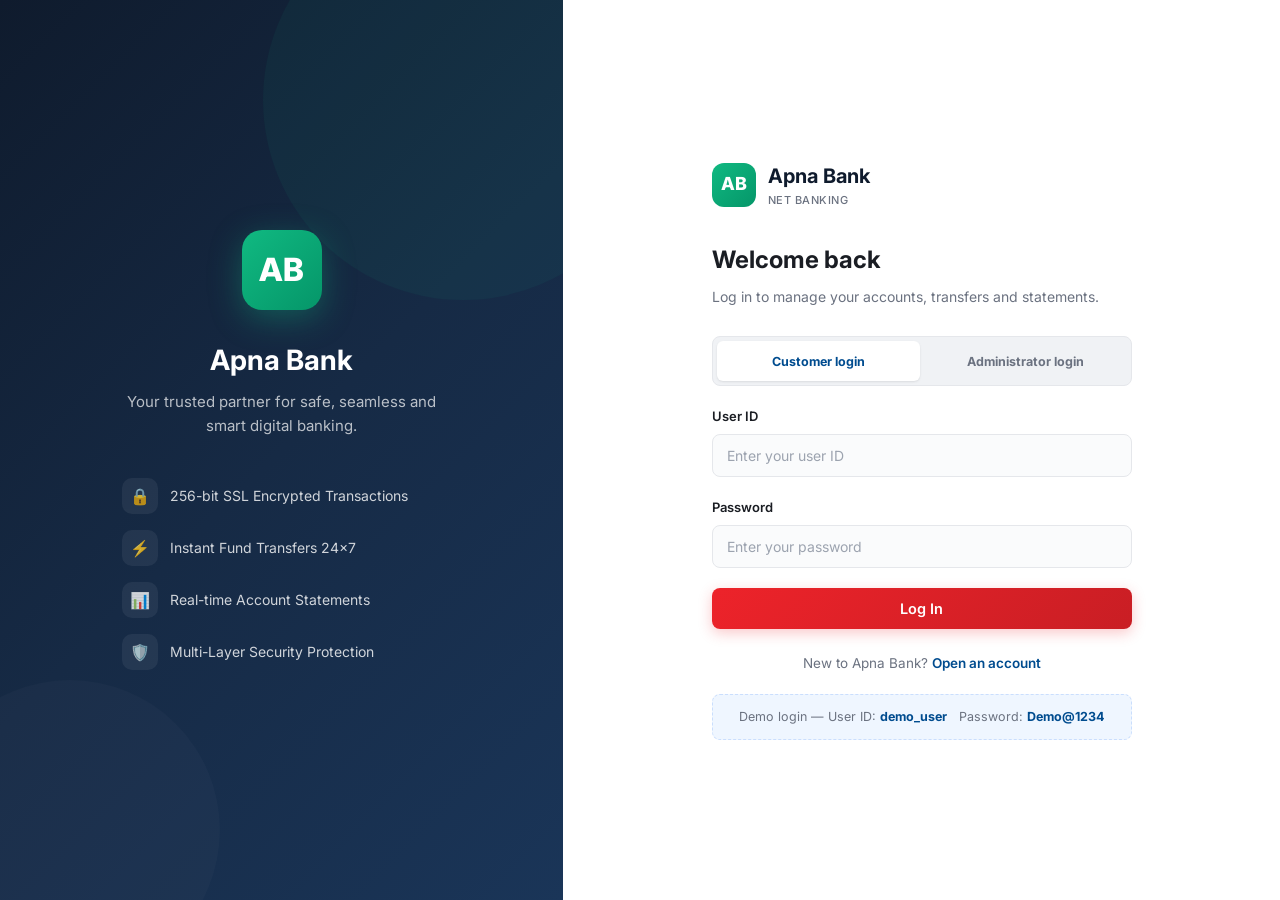
==== frontend/index.html @ 27e08991 "Initial commit" ====
<!DOCTYPE html>
<html lang="en">
<head>
  <meta charset="UTF-8" />
  <meta name="viewport" content="width=device-width, initial-scale=1.0" />
  <title>Log In — Apna Bank</title>
  <meta name="description" content="Securely log in to your Apna Bank Net Banking account to manage your finances." />
  <link rel="stylesheet" href="css/style.css" />
</head>
<body class="auth-page">

  <div class="auth-split">
    <!-- Left Brand Panel -->
    <div class="auth-brand-panel">
      <div class="auth-brand-content">
        <div class="auth-brand-logo">AB</div>
        <h2>Apna Bank</h2>
        <p class="tagline">Your trusted partner for safe, seamless and smart digital banking.</p>

        <ul class="auth-features">
          <li>
            <span class="feature-icon">🔒</span>
            <span>256-bit SSL Encrypted Transactions</span>
          </li>
          <li>
            <span class="feature-icon">⚡</span>
            <span>Instant Fund Transfers 24×7</span>
          </li>
          <li>
            <span class="feature-icon">📊</span>
            <span>Real-time Account Statements</span>
          </li>
          <li>
            <span class="feature-icon">🛡️</span>
            <span>Multi-Layer Security Protection</span>
          </li>
        </ul>
      </div>
    </div>

    <!-- Right Form Panel -->
    <div class="auth-form-panel">
      <div class="auth-card">
        <div class="auth-brand">
          <div class="mark">AB</div>
          <div>
            <div class="name">Apna Bank</div>
            <div class="tag">Net Banking</div>
          </div>
        </div>

        <h1>Welcome back</h1>
        <p class="lead">Log in to manage your accounts, transfers and statements.</p>

        <div class="login-mode" role="tablist" aria-label="Choose login type">
          <button type="button" class="active" id="customerLoginMode" role="tab" aria-selected="true">Customer login</button>
          <button type="button" id="adminLoginMode" role="tab" aria-selected="false">Administrator login</button>
        </div>

        <div id="loginAlert" class="alert"></div>

        <form id="loginForm">
          <div class="field">
            <label for="username">User ID</label>
            <input type="text" id="username" name="username" placeholder="Enter your user ID" required autocomplete="username" />
          </div>
          <div class="field">
            <label for="password">Password</label>
            <input type="password" id="password" name="password" placeholder="Enter your password" required autocomplete="current-password" />
          </div>
          <button type="submit" class="btn btn-primary" id="loginBtn">Log In</button>
        </form>

        <div class="auth-footer">
          New to Apna Bank? <a href="register.html">Open an account</a>
        </div>

        <div class="demo-hint">
          Demo login &mdash; User ID: <b>demo_user</b> &nbsp; Password: <b>Demo@1234</b>
        </div>
        <div class="demo-hint admin-demo-hint" id="adminDemoHint" hidden>
          Administrator demo &mdash; User ID: <b>bank_admin</b> &nbsp; Password: <b>Admin@1234</b>
        </div>
      </div>
    </div>
  </div>

  <script src="js/api.js"></script>
  <script src="js/login.js"></script>
</body>
</html>
---- frontend/css/style.css ----
/* =====================================================================
   Apna Bank — Modern Sidebar Dashboard Stylesheet
   Design: Dark sidebar + white content area + teal accents
   Inspired by modern fintech/banking dashboard UIs
   ===================================================================== */

@import url('https://fonts.googleapis.com/css2?family=Inter:wght@300;400;500;600;700;800&display=swap');

:root {
  /* Brand Colors */
  --primary:         #004C8F;
  --primary-dark:    #003A6E;
  --primary-light:   #0066BF;
  --accent:          #ED232A;
  --accent-dark:     #C91E24;
  --teal:            #10b981;
  --teal-dark:       #059669;

  /* Sidebar */
  --sidebar-bg:      #0f1b2d;
  --sidebar-hover:   rgba(255, 255, 255, 0.06);
  --sidebar-active:  #10b981;
  --sidebar-text:    #ffffff;
  --sidebar-width:   250px;

  /* Neutrals */
  --bg:              #f0f2f5;
  --bg-card:         #ffffff;
  --border:          #e5e7eb;
  --border-light:    #f3f4f6;
  --text:            #1a1d23;
  --text-secondary:  #6b7280;
  --text-light:      #9ca3af;

  /* Semantic */
  --success:         #10b981;
  --success-bg:      #ecfdf5;
  --danger:          #ef4444;
  --danger-bg:       #fef2f2;
  --warning:         #f59e0b;
  --info:            #3b82f6;
  --info-bg:         #eff6ff;

  /* Shape */
  --radius:          12px;
  --radius-sm:       8px;
  --radius-lg:       16px;
  --radius-xl:       20px;
  --shadow:          0 1px 3px rgba(0,0,0,0.06), 0 1px 2px rgba(0,0,0,0.04);
  --shadow-md:       0 4px 6px rgba(0,0,0,0.04), 0 2px 4px rgba(0,0,0,0.03);
  --shadow-lg:       0 10px 25px rgba(0,0,0,0.06);
  --font:            'Inter', -apple-system, BlinkMacSystemFont, 'Segoe UI', Roboto, sans-serif;
  --ease:            cubic-bezier(0.4, 0, 0.2, 1);
}

/* ======================= RESET ======================= */
*, *::before, *::after { box-sizing: border-box; margin: 0; padding: 0; }

html {
  scroll-behavior: smooth;
  -webkit-font-smoothing: antialiased;
  -moz-osx-font-smoothing: grayscale;
}

body {
  font-family: var(--font);
  background: var(--bg);
  color: var(--text);
  line-height: 1.6;
  min-height: 100vh;
}

a { color: inherit; text-decoration: none; transition: color 0.2s var(--ease); }
button { font-family: inherit; cursor: pointer; border: none; background: none; }
input, select, textarea { font-family: inherit; }
ul { list-style: none; }

/* ======================= APP LAYOUT ======================= */
.app-layout {
  display: flex;
  min-height: 100vh;
}

/* ======================= SIDEBAR ======================= */
.sidebar {
  width: var(--sidebar-width);
  background: var(--sidebar-bg);
  color: #fff;
  display: flex;
  flex-direction: column;
  position: fixed;
  top: 0;
  left: 0;
  bottom: 0;
  z-index: 200;
  overflow-y: auto;
  overflow-x: hidden;
  scrollbar-width: thin;
  scrollbar-color: rgba(255,255,255,0.1) transparent;
}

.sidebar::-webkit-scrollbar { width: 4px; }
.sidebar::-webkit-scrollbar-thumb { background: rgba(255,255,255,0.1); border-radius: 4px; }

/* Sidebar Logo */
.sidebar-logo {
  display: flex;
  align-items: center;
  gap: 12px;
  padding: 24px 20px 28px;
}

.sidebar-logo .logo-icon {
  width: 40px;
  height: 40px;
  background: linear-gradient(135deg, var(--teal), var(--teal-dark));
  border-radius: 12px;
  display: flex;
  align-items: center;
  justify-content: center;
  flex-shrink: 0;
}

.sidebar-logo .logo-icon svg {
  width: 22px;
  height: 22px;
  fill: #fff;
}

.sidebar-logo .logo-text {
  font-size: 18px;
  font-weight: 700;
  letter-spacing: -0.3px;
}

/* Sidebar Sections */
.sidebar-section {
  padding: 0 12px;
  margin-bottom: 8px;
}

.sidebar-label {
  font-size: 10.5px;
  font-weight: 600;
  text-transform: uppercase;
  letter-spacing: 1.2px;
  color: var(--sidebar-text);
  padding: 0 12px;
  margin-bottom: 8px;
}

/* Sidebar Nav Items */
.sidebar-nav {
  display: flex;
  flex-direction: column;
  gap: 2px;
}

.sidebar-nav a,
.sidebar-nav button.nav-item {
  display: flex;
  align-items: center;
  gap: 12px;
  padding: 10px 16px;
  border-radius: var(--radius-sm);
  font-size: 14px;
  font-weight: 500;
  color: #ffffff;
  transition: all 0.2s var(--ease);
  width: 100%;
  text-align: left;
}

.sidebar .sidebar-nav a,
.sidebar .sidebar-nav button.nav-item,
.sidebar .sidebar-nav a.active,
.sidebar .sidebar-nav a:hover,
.sidebar .sidebar-nav button.nav-item:hover {
  color: #fff;
}

.sidebar-nav a:hover,
.sidebar-nav button.nav-item:hover {
  background: var(--sidebar-hover);
  color: #fff;
}

.sidebar-nav a.active {
  background: var(--sidebar-active);
  color: #fff;
  font-weight: 600;
  box-shadow: 0 2px 8px rgba(16, 185, 129, 0.3);
}

.sidebar-nav .nav-icon {
  width: 20px;
  height: 20px;
  display: flex;
  align-items: center;
  justify-content: center;
  flex-shrink: 0;
  opacity: 0.85;
}

.sidebar-nav a.active .nav-icon {
  opacity: 1;
}

.sidebar-nav .nav-icon svg {
  width: 18px;
  height: 18px;
  stroke: currentColor;
  fill: none;
  stroke-width: 2;
  stroke-linecap: round;
  stroke-linejoin: round;
}

/* Sidebar Footer */
.sidebar-footer {
  margin-top: auto;
  padding: 20px;
  border-top: 1px solid rgba(255, 255, 255, 0.08);
}

.sidebar-helpline {
  font-size: 11.5px;
  color: var(--sidebar-text);
  line-height: 1.6;
}

.sidebar-helpline strong {
  color: #ffffff;
  font-weight: 600;
  display: block;
  font-size: 12px;
}

/* ======================= MAIN WRAPPER ======================= */
.main-wrapper {
  flex: 1;
  margin-left: var(--sidebar-width);
  display: flex;
  flex-direction: column;
  min-height: 100vh;
}

/* ======================= TOP HEADER ======================= */
.top-header {
  background: #fff;
  border-bottom: 1px solid var(--border);
  padding: 0 32px;
  height: 64px;
  display: flex;
  align-items: center;
  justify-content: space-between;
  position: sticky;
  top: 0;
  z-index: 100;
}

.header-search {
  position: relative;
  flex: 0 1 420px;
}

.header-search input {
  width: 100%;
  padding: 10px 16px 10px 42px;
  border: 1.5px solid var(--border);
  border-radius: 10px;
  font-size: 13.5px;
  color: var(--text);
  background: var(--bg);
  outline: none;
  transition: all 0.2s var(--ease);
}

.header-search input:focus {
  border-color: var(--primary);
  background: #fff;
  box-shadow: 0 0 0 3px rgba(0, 76, 143, 0.08);
}

.header-search input::placeholder {
  color: var(--text-light);
}

.header-search .search-icon {
  position: absolute;
  left: 14px;
  top: 50%;
  transform: translateY(-50%);
  color: var(--text-light);
}

.header-search .search-icon svg {
  width: 16px;
  height: 16px;
  stroke: currentColor;
  fill: none;
  stroke-width: 2;
}

.header-right {
  display: flex;
  align-items: center;
  gap: 8px;
}

.header-icon-btn {
  width: 40px;
  height: 40px;
  border-radius: 10px;
  display: flex;
  align-items: center;
  justify-content: center;
  color: var(--text-secondary);
  transition: all 0.2s var(--ease);
}

.header-icon-btn:hover {
  background: var(--bg);
  color: var(--text);
}

.header-icon-btn svg {
  width: 20px;
  height: 20px;
  stroke: currentColor;
  fill: none;
  stroke-width: 2;
  stroke-linecap: round;
  stroke-linejoin: round;
}

.header-user {
  display: flex;
  align-items: center;
  gap: 10px;
  margin-left: 8px;
  padding-left: 16px;
  border-left: 1px solid var(--border);
}

.header-avatar {
  width: 38px;
  height: 38px;
  border-radius: 50%;
  background: linear-gradient(135deg, var(--primary), var(--primary-light));
  color: #fff;
  display: flex;
  align-items: center;
  justify-content: center;
  font-size: 14px;
  font-weight: 700;
}

.header-user-info {
  line-height: 1.3;
}

.header-user-name {
  font-size: 13.5px;
  font-weight: 600;
  color: var(--text);
}

.header-user-role {
  font-size: 11px;
  color: var(--text-light);
  font-weight: 500;
}

/* ======================= MAIN CONTENT ======================= */
.main-content {
  flex: 1;
  padding: 28px 32px 40px;
}

/* ======================= PAGE HEADER (Greeting) ======================= */
.page-header {
  display: flex;
  justify-content: space-between;
  align-items: flex-start;
  margin-bottom: 28px;
}

.page-greeting h1 {
  font-size: 26px;
  font-weight: 700;
  color: var(--text);
  letter-spacing: -0.5px;
  margin-bottom: 2px;
}

.page-greeting p {
  color: var(--text-secondary);
  font-size: 14px;
}

.page-date {
  font-size: 13px;
  color: var(--text-light);
  font-weight: 500;
  white-space: nowrap;
}

/* ======================= BALANCE CARD ======================= */
.balance-card {
  background: linear-gradient(135deg, #0f1b2d 0%, #162a45 50%, #1a3558 100%);
  border-radius: var(--radius-xl);
  padding: 28px 32px;
  color: #fff;
  position: relative;
  overflow: hidden;
  margin-bottom: 24px;
}

.balance-card::before {
  content: '';
  position: absolute;
  right: -60px;
  top: -60px;
  width: 200px;
  height: 200px;
  background: rgba(16, 185, 129, 0.08);
  border-radius: 50%;
}

.balance-card::after {
  content: '';
  position: absolute;
  right: 40px;
  bottom: -40px;
  width: 140px;
  height: 140px;
  background: rgba(255, 255, 255, 0.03);
  border-radius: 50%;
}

.balance-header {
  display: flex;
  align-items: center;
  gap: 10px;
  margin-bottom: 6px;
}

.balance-label {
  font-size: 11px;
  text-transform: uppercase;
  letter-spacing: 1px;
  font-weight: 600;
  color: rgba(255, 255, 255, 0.6);
}

.balance-eye {
  width: 20px;
  height: 20px;
  cursor: pointer;
  color: rgba(255, 255, 255, 0.5);
  transition: color 0.2s;
}

.balance-eye:hover { color: rgba(255, 255, 255, 0.8); }

.balance-eye svg {
  width: 18px; height: 18px;
  stroke: currentColor; fill: none;
  stroke-width: 2; stroke-linecap: round; stroke-linejoin: round;
}

.balance-account {
  font-size: 13px;
  opacity: 0.6;
  margin-bottom: 12px;
  font-weight: 400;
}

.balance-amount {
  font-size: 36px;
  font-weight: 700;
  letter-spacing: -1px;
  margin-bottom: 20px;
  position: relative;
  z-index: 1;
}

.balance-stats {
  display: flex;
  gap: 36px;
  position: relative;
  z-index: 1;
}

.balance-stat {
  font-size: 12px;
}

.balance-stat-label {
  color: rgba(255, 255, 255, 0.5);
  font-weight: 400;
  margin-bottom: 3px;
}

.balance-stat-value {
  font-weight: 600;
  font-size: 15px;
}

.balance-stat-value.credit { color: #34d399; }
.balance-stat-value.debit { color: #f87171; }

/* ======================= DASHBOARD GRID ======================= */
.dashboard-grid {
  display: grid;
  grid-template-columns: 1fr 340px;
  gap: 24px;
  align-items: start;
}

/* ======================= QUICK ACTIONS ======================= */
.quick-actions-grid {
  display: grid;
  grid-template-columns: repeat(3, 1fr);
  gap: 14px;
  margin-bottom: 28px;
}

.action-tile {
  background: var(--bg-card);
  border: 1px solid var(--border);
  border-radius: var(--radius);
  padding: 20px 16px;
  text-align: center;
  cursor: pointer;
  transition: all 0.25s var(--ease);
  display: flex;
  flex-direction: column;
  align-items: center;
  gap: 10px;
}

.action-tile:hover {
  border-color: var(--primary);
  box-shadow: var(--shadow-md);
  transform: translateY(-2px);
}

.action-tile .action-icon {
  width: 44px;
  height: 44px;
  border-radius: 12px;
  display: flex;
  align-items: center;
  justify-content: center;
  background: rgba(0, 76, 143, 0.06);
  color: var(--primary);
  transition: all 0.25s var(--ease);
}

.action-tile:hover .action-icon {
  background: var(--primary);
  color: #fff;
}

.action-tile .action-icon svg {
  width: 22px; height: 22px;
  stroke: currentColor; fill: none;
  stroke-width: 2; stroke-linecap: round; stroke-linejoin: round;
}

.action-tile .action-label {
  font-size: 12.5px;
  font-weight: 600;
  color: var(--text);
}

/* ======================= CARDS ======================= */
.card {
  background: var(--bg-card);
  border: 1px solid var(--border);
  border-radius: var(--radius);
  box-shadow: var(--shadow);
  padding: 24px;
  transition: box-shadow 0.3s var(--ease);
}

.card:hover {
  box-shadow: var(--shadow-md);
}

.card + .card { margin-top: 16px; }

.card-header {
  display: flex;
  justify-content: space-between;
  align-items: center;
  margin-bottom: 20px;
}

.card-title {
  font-size: 16px;
  font-weight: 700;
  color: var(--text);
  margin: 0;
}

.card-subtitle {
  font-size: 13px;
  color: var(--text-secondary);
  margin: 4px 0 20px;
}

.card-link {
  font-size: 13px;
  font-weight: 600;
  color: var(--primary);
  transition: color 0.2s var(--ease);
}

.card-link:hover { color: var(--accent); }

/* ======================= TRANSACTION LIST ======================= */
.txn-list {
  display: flex;
  flex-direction: column;
  gap: 0;
}

.txn-item {
  display: flex;
  align-items: center;
  gap: 14px;
  padding: 14px 0;
  border-bottom: 1px solid var(--border-light);
  transition: background 0.15s var(--ease);
}

.txn-item:last-child { border-bottom: none; }

.txn-icon {
  width: 40px;
  height: 40px;
  border-radius: 50%;
  display: flex;
  align-items: center;
  justify-content: center;
  flex-shrink: 0;
  font-size: 14px;
}

.txn-icon.credit {
  background: var(--success-bg);
  color: var(--success);
}

.txn-icon.debit {
  background: var(--danger-bg);
  color: var(--danger);
}

.txn-icon.transfer-icon {
  background: var(--info-bg);
  color: var(--info);
}

.txn-icon svg {
  width: 18px; height: 18px;
  stroke: currentColor; fill: none;
  stroke-width: 2; stroke-linecap: round; stroke-linejoin: round;
}

.txn-details {
  flex: 1;
  min-width: 0;
}

.txn-name {
  font-size: 14px;
  font-weight: 600;
  color: var(--text);
  white-space: nowrap;
  overflow: hidden;
  text-overflow: ellipsis;
}

.txn-meta {
  font-size: 12px;
  color: var(--text-light);
  margin-top: 2px;
}

.txn-amount-col {
  text-align: right;
  flex-shrink: 0;
}

.txn-amount {
  font-size: 14px;
  font-weight: 700;
}

.txn-amount.credit { color: var(--success); }
.txn-amount.debit { color: var(--danger); }

.txn-balance {
  font-size: 11.5px;
  color: var(--text-light);
  margin-top: 2px;
}

/* ======================= ACCOUNT LIST (Sidebar Panel) ======================= */
.account-list {
  display: flex;
  flex-direction: column;
  gap: 0;
}

.account-item {
  display: flex;
  justify-content: space-between;
  align-items: center;
  padding: 14px 0;
  border-bottom: 1px solid var(--border-light);
}

.account-item:last-child { border-bottom: none; }

.account-item-name {
  font-size: 14px;
  font-weight: 600;
  color: var(--text);
}

.account-item-number {
  font-size: 12px;
  color: var(--text-light);
  margin-top: 2px;
}

.account-item-extra {
  font-size: 11px;
  color: var(--text-light);
  margin-top: 1px;
}

.account-item-balance {
  font-size: 15px;
  font-weight: 700;
  color: var(--text);
  text-align: right;
  white-space: nowrap;
}

/* ======================= OLD COMPAT: account-grid & account-card ======================= */
/* These are injected by dashboard.js — we style them as a list instead */
.account-grid {
  display: none;
}

#accountGrid ~ .your-accounts-card .account-list {
  display: flex;
}

/* ======================= TABLES ======================= */
table.txn-table {
  width: 100%;
  border-collapse: collapse;
  font-size: 13.5px;
}

table.txn-table th {
  text-align: left;
  padding: 12px 14px;
  background: var(--bg);
  color: var(--text-secondary);
  font-weight: 600;
  font-size: 11.5px;
  text-transform: uppercase;
  letter-spacing: 0.5px;
  border-bottom: 2px solid var(--border);
}

table.txn-table td {
  padding: 14px;
  border-bottom: 1px solid var(--border-light);
  vertical-align: middle;
}

table.txn-table tr:hover td {
  background: rgba(0, 76, 143, 0.02);
}

table.txn-table tr:last-child td { border-bottom: none; }

.pill {
  display: inline-block;
  padding: 4px 12px;
  border-radius: 20px;
  font-size: 11px;
  font-weight: 600;
  letter-spacing: 0.3px;
}

.pill-deposit  { background: var(--success-bg); color: var(--success); }
.pill-withdraw { background: var(--danger-bg); color: var(--danger); }
.pill-transfer { background: var(--info-bg); color: var(--info); }

.amount-credit { color: var(--success); font-weight: 700; }
.amount-debit  { color: var(--danger); font-weight: 700; }

.empty-state {
  text-align: center;
  padding: 48px 20px;
  color: var(--text-secondary);
  font-size: 14px;
}

/* ======================= FORM ELEMENTS ======================= */
.field { margin-bottom: 20px; }

.field label {
  display: block;
  font-size: 13px;
  font-weight: 600;
  color: var(--text);
  margin-bottom: 7px;
}

.field input,
.field select {
  width: 100%;
  padding: 12px 14px;
  border: 1.5px solid var(--border);
  border-radius: var(--radius-sm);
  font-size: 14px;
  color: var(--text);
  background: #fafbfc;
  outline: none;
  transition: all 0.2s var(--ease);
}

.field input:hover, .field select:hover { border-color: #c5cddb; }

.field input:focus, .field select:focus {
  border-color: var(--primary);
  background: #fff;
  box-shadow: 0 0 0 3px rgba(0, 76, 143, 0.08);
}

.field input::placeholder { color: var(--text-light); }

.row-2 {
  display: grid;
  grid-template-columns: 1fr 1fr;
  gap: 16px;
}

.select-account {
  width: 100%;
  padding: 12px 14px;
  border: 1.5px solid var(--border);
  border-radius: var(--radius-sm);
  font-size: 14px;
  background: #fafbfc;
  color: var(--text);
  outline: none;
  transition: all 0.2s var(--ease);
}

.select-account:focus {
  border-color: var(--primary);
  box-shadow: 0 0 0 3px rgba(0, 76, 143, 0.08);
}

/* ======================= BUTTONS ======================= */
.btn {
  display: inline-flex;
  align-items: center;
  justify-content: center;
  gap: 8px;
  padding: 12px 24px;
  border-radius: var(--radius-sm);
  border: none;
  font-size: 14.5px;
  font-weight: 600;
  transition: all 0.2s var(--ease);
  cursor: pointer;
}

.btn:active { transform: translateY(1px); }

.btn-primary {
  background: linear-gradient(135deg, var(--accent) 0%, var(--accent-dark) 100%);
  color: #fff;
  width: 100%;
  box-shadow: 0 4px 14px rgba(237, 35, 42, 0.25);
}

.btn-primary:hover {
  box-shadow: 0 6px 20px rgba(237, 35, 42, 0.35);
  transform: translateY(-1px);
}

.btn-primary:disabled {
  background: #e5a7a3;
  box-shadow: none;
  cursor: not-allowed;
  transform: none;
}

.btn-outline {
  background: transparent;
  border: 1.5px solid var(--primary);
  color: var(--primary);
}

.btn-outline:hover {
  background: var(--primary);
  color: #fff;
  transform: translateY(-1px);
}

.btn-block { width: 100%; }

/* ======================= ALERTS ======================= */
.alert {
  padding: 12px 16px;
  border-radius: var(--radius-sm);
  font-size: 13.5px;
  font-weight: 500;
  margin-bottom: 18px;
  display: none;
  animation: slideDown 0.3s var(--ease);
}

@keyframes slideDown {
  from { opacity: 0; transform: translateY(-8px); }
  to { opacity: 1; transform: translateY(0); }
}

.alert.show { display: block; }
.alert-error { background: var(--danger-bg); color: var(--danger); border: 1px solid #fecaca; }
.alert-success { background: var(--success-bg); color: var(--success); border: 1px solid #a7f3d0; }

/* ======================= SECTION TITLES ======================= */
.section-title {
  font-size: 17px;
  font-weight: 700;
  color: var(--text);
  margin: 28px 0 14px;
  display: flex;
  align-items: center;
  gap: 10px;
}

.section-title::before {
  content: '';
  width: 4px;
  height: 20px;
  background: var(--teal);
  border-radius: 2px;
}

/* ======================= FORM PAGES ======================= */
.form-card { max-width: 540px; }

.helper-text {
  font-size: 12px;
  color: var(--text-secondary);
  margin-top: -12px;
  margin-bottom: 16px;
}

.summary-box {
  background: var(--bg);
  border-radius: var(--radius-sm);
  padding: 16px 18px;
  font-size: 13.5px;
  color: var(--text-secondary);
  margin-bottom: 20px;
  border: 1px solid var(--border-light);
}

.summary-box b { color: var(--text); }

/* ======================= AUTH PAGES ======================= */
.auth-page {
  min-height: 100vh;
  display: flex;
  align-items: stretch;
  background: var(--bg);
  padding: 0;
}

.auth-split {
  display: flex;
  width: 100%;
  min-height: 100vh;
}

.auth-brand-panel {
  flex: 0 0 44%;
  background: linear-gradient(135deg, #0f1b2d 0%, #162a45 50%, #1a3558 100%);
  color: #fff;
  display: flex;
  flex-direction: column;
  justify-content: center;
  align-items: center;
  padding: 60px 48px;
  position: relative;
  overflow: hidden;
}

.auth-brand-panel::before {
  content: '';
  position: absolute;
  top: -100px; right: -100px;
  width: 400px; height: 400px;
  border-radius: 50%;
  background: rgba(16, 185, 129, 0.06);
}

.auth-brand-panel::after {
  content: '';
  position: absolute;
  bottom: -80px; left: -80px;
  width: 300px; height: 300px;
  border-radius: 50%;
  background: rgba(255, 255, 255, 0.02);
}

.auth-brand-content {
  position: relative;
  z-index: 1;
  text-align: center;
}

.auth-brand-logo {
  width: 80px;
  height: 80px;
  background: linear-gradient(135deg, var(--teal), var(--teal-dark));
  border-radius: 20px;
  display: flex;
  align-items: center;
  justify-content: center;
  font-size: 32px;
  font-weight: 800;
  margin: 0 auto 28px;
  box-shadow: 0 8px 32px rgba(16, 185, 129, 0.35);
}

.auth-brand-content h2 {
  font-size: 28px;
  font-weight: 700;
  margin-bottom: 8px;
}

.auth-brand-content .tagline {
  font-size: 15px;
  opacity: 0.7;
  max-width: 320px;
  line-height: 1.6;
}

.auth-features {
  list-style: none;
  margin-top: 40px;
  display: flex;
  flex-direction: column;
  gap: 16px;
  text-align: left;
}

.auth-features li {
  display: flex;
  align-items: center;
  gap: 12px;
  font-size: 14px;
  opacity: 0.8;
}

.auth-features li .feature-icon {
  width: 36px; height: 36px;
  background: rgba(255,255,255,0.08);
  border-radius: 10px;
  display: flex;
  align-items: center;
  justify-content: center;
  font-size: 16px;
  flex-shrink: 0;
}

.auth-form-panel {
  flex: 1;
  display: flex;
  align-items: center;
  justify-content: center;
  padding: 48px;
  background: #fff;
}

.auth-card { width: 100%; max-width: 420px; }
.auth-card-wide { max-width: 480px; }

.auth-brand {
  display: flex;
  align-items: center;
  gap: 12px;
  margin-bottom: 32px;
}

.auth-brand .mark {
  width: 44px; height: 44px;
  border-radius: 12px;
  background: linear-gradient(135deg, var(--teal), var(--teal-dark));
  color: #fff;
  display: flex;
  align-items: center;
  justify-content: center;
  font-weight: 800;
  font-size: 18px;
}

.auth-brand .name {
  font-size: 20px;
  font-weight: 700;
  color: var(--sidebar-bg);
}

.auth-brand .tag {
  font-size: 11px;
  color: var(--text-secondary);
  font-weight: 500;
  text-transform: uppercase;
  letter-spacing: 0.5px;
}

.auth-card h1 {
  font-size: 24px;
  font-weight: 700;
  margin: 0 0 6px;
  color: var(--text);
}

.auth-card p.lead {
  font-size: 14px;
  color: var(--text-secondary);
  margin: 0 0 28px;
}

.auth-footer {
  text-align: center;
  font-size: 13.5px;
  color: var(--text-secondary);
  margin-top: 24px;
}

.auth-footer a {
  color: var(--primary);
  font-weight: 600;
}

.auth-footer a:hover { color: var(--teal); }

.demo-hint {
  margin-top: 20px;
  font-size: 12.5px;
  color: var(--text-secondary);
  background: var(--info-bg);
  border: 1px dashed rgba(59, 130, 246, 0.2);
  border-radius: var(--radius-sm);
  padding: 12px 14px;
  text-align: center;
}

.demo-hint b { color: var(--primary); font-weight: 700; }

.login-mode {
  display: grid;
  grid-template-columns: 1fr 1fr;
  gap: 4px;
  padding: 4px;
  margin: 0 0 20px;
  background: #f0f2f5;
  border: 1px solid var(--border);
  border-radius: var(--radius-sm);
}

.login-mode button {
  min-height: 40px;
  padding: 8px 10px;
  border-radius: 6px;
  color: var(--text-secondary);
  font-size: 12.5px;
  font-weight: 700;
}

.login-mode button:hover { color: var(--primary); }
.login-mode button.active { background: #fff; color: var(--primary); box-shadow: var(--shadow); }
.admin-demo-hint { background: #fff7e6; border-color: #f5d7a1; }

/* ======================= MEGA FOOTER ======================= */
.footer-mega {
  border-top: 3px solid var(--accent);
  background: #f8f8f8;
  color: var(--text);
}

.footer-mega .footer-content {
  max-width: 1200px;
  margin: 0 auto;
  padding: 40px 28px 32px;
}

.footer-mega-grid {
  display: grid;
  grid-template-columns: repeat(4, 1fr);
  gap: 36px;
}

.footer-mega-col h4 {
  font-size: 15px;
  font-weight: 700;
  color: var(--primary);
  margin: 0 0 16px;
  padding-bottom: 10px;
  border-bottom: 2px solid var(--accent);
  display: inline-block;
}

.footer-mega-col ul { list-style: none; }
.footer-mega-col ul li { margin-bottom: 8px; }

.footer-mega-col ul li a {
  color: #4a5568;
  font-size: 13px;
  transition: all 0.2s var(--ease);
  display: inline-block;
}

.footer-mega-col ul li a:hover {
  color: var(--accent);
  transform: translateX(3px);
}

.footer-mega-col .sub-heading {
  font-size: 13.5px;
  font-weight: 600;
  color: var(--text);
  margin-top: 18px;
  margin-bottom: 8px;
}

/* Dark Footer Bar */
footer.site-footer {
  background: var(--sidebar-bg);
  color: rgba(255,255,255,0.7);
  padding: 0;
  font-size: 13px;
}

.footer-content {
  max-width: 1200px;
  margin: 0 auto;
  padding: 0 28px;
}

.footer-dark .footer-content {
  padding: 24px 28px;
}

.footer-top {
  display: flex;
  justify-content: space-between;
  align-items: center;
  flex-wrap: wrap;
  gap: 20px;
  padding-bottom: 16px;
  border-bottom: 1px solid rgba(255,255,255,0.08);
  margin-bottom: 16px;
}

.footer-brand {
  display: flex;
  align-items: center;
  gap: 10px;
}

.footer-brand .mark {
  width: 32px; height: 32px;
  background: linear-gradient(135deg, var(--teal), var(--teal-dark));
  border-radius: 8px;
  display: flex;
  align-items: center;
  justify-content: center;
  font-size: 13px;
  font-weight: 800;
  color: #fff;
}

.footer-brand-name {
  font-size: 16px;
  font-weight: 700;
  color: #fff;
}

.footer-links {
  display: flex;
  gap: 24px;
  flex-wrap: wrap;
}

.footer-links a {
  color: rgba(255,255,255,0.5);
  font-size: 13px;
  transition: color 0.2s var(--ease);
}

.footer-links a:hover { color: #fff; }

.footer-bottom {
  display: flex;
  justify-content: space-between;
  align-items: center;
  flex-wrap: wrap;
  gap: 12px;
  font-size: 12px;
  color: rgba(255,255,255,0.4);
}

.footer-security {
  display: flex;
  align-items: center;
  gap: 6px;
  font-size: 11.5px;
}

/* ======================= WELCOME ROW (compat) ======================= */
.welcome-row {
  display: flex;
  justify-content: space-between;
  align-items: flex-end;
  margin-bottom: 24px;
  flex-wrap: wrap;
  gap: 12px;
}

.welcome-row h1 {
  font-size: 24px;
  margin: 0 0 4px;
  color: var(--text);
  font-weight: 700;
}

.welcome-row p {
  margin: 0;
  color: var(--text-secondary);
  font-size: 14px;
}

.quick-actions { display: flex; gap: 12px; flex-wrap: wrap; }

/* ======================= ANIMATIONS ======================= */
@keyframes fadeInUp {
  from { opacity: 0; transform: translateY(16px); }
  to { opacity: 1; transform: translateY(0); }
}

.main-content .page-header { animation: fadeInUp 0.35s var(--ease); }
.main-content .balance-card { animation: fadeInUp 0.4s var(--ease); }
.main-content .quick-actions-grid { animation: fadeInUp 0.45s var(--ease); }
.main-content .card { animation: fadeInUp 0.5s var(--ease); animation-fill-mode: backwards; }
.main-content .welcome-row { animation: fadeInUp 0.35s var(--ease); }

/* ======================= RESPONSIVE ======================= */
@media (max-width: 1100px) {
  .dashboard-grid {
    grid-template-columns: 1fr;
  }
}

@media (max-width: 900px) {
  .auth-split { flex-direction: column; }
  .auth-brand-panel { flex: none; padding: 36px 24px; }
  .auth-features { display: none; }
  .auth-form-panel { padding: 32px 24px; }

  .footer-mega-grid {
    grid-template-columns: repeat(2, 1fr);
    gap: 28px;
  }
}

@media (max-width: 768px) {
  :root { --sidebar-width: 0px; }

  .sidebar {
    transform: translateX(-100%);
    transition: transform 0.3s var(--ease);
  }

  .sidebar.open {
    transform: translateX(0);
    width: 250px;
  }

  .main-wrapper { margin-left: 0; }

  .top-header { padding: 0 16px; }

  .mobile-menu-btn { display: flex !important; }

  .main-content { padding: 20px 16px 32px; }

  .quick-actions-grid {
    grid-template-columns: repeat(2, 1fr);
  }

  .balance-stats { gap: 20px; flex-wrap: wrap; }

  .balance-amount { font-size: 28px; }

  .page-header { flex-direction: column; gap: 4px; }

  .header-search { flex: 0 1 200px; }

  .footer-mega-grid {
    grid-template-columns: 1fr;
    gap: 24px;
  }

  .footer-top, .footer-bottom {
    flex-direction: column;
    text-align: center;
  }
}

@media (max-width: 480px) {
  .quick-actions-grid {
    grid-template-columns: repeat(2, 1fr);
    gap: 10px;
  }

  .action-tile { padding: 16px 12px; }
  .action-tile .action-icon { width: 38px; height: 38px; }

  .auth-brand-panel { padding: 28px 20px; }
  .auth-form-panel { padding: 24px 20px; }
  .row-2 { grid-template-columns: 1fr; }
}

/* Mobile menu button (hidden on desktop) */
.mobile-menu-btn {
  display: none;
  width: 40px;
  height: 40px;
  align-items: center;
  justify-content: center;
  border-radius: var(--radius-sm);
  color: var(--text-secondary);
}

.mobile-menu-btn svg {
  width: 22px; height: 22px;
  stroke: currentColor; fill: none;
  stroke-width: 2;
}

/* Sidebar overlay for mobile */
.sidebar-overlay {
  display: none;
  position: fixed;
  inset: 0;
  background: rgba(0,0,0,0.5);
  z-index: 199;
}

.sidebar-overlay.show { display: block; }

/* ======================= ADMIN CONSOLE ======================= */
.admin-header-title {
  margin-right: auto;
  margin-left: 24px;
  font-size: 14px;
  font-weight: 700;
  color: var(--text-secondary);
}

.admin-main { max-width: 1600px; width: 100%; }
.admin-date { color: var(--text-secondary); font-size: 13px; }
.admin-panel[hidden] { display: none; }

.admin-tabs {
  display: flex;
  gap: 4px;
  overflow-x: auto;
  border-bottom: 1px solid var(--border);
  margin: 8px 0 24px;
}

.admin-tabs button {
  flex: 0 0 auto;
  padding: 12px 16px;
  border-bottom: 2px solid transparent;
  color: var(--text-secondary);
  font-size: 13px;
  font-weight: 600;
}

.admin-tabs button:hover,
.admin-tabs button.active { color: var(--primary); }
.admin-tabs button.active { border-bottom-color: var(--teal); }

.admin-stat-grid {
  display: grid;
  grid-template-columns: repeat(4, minmax(0, 1fr));
  gap: 12px;
  margin-bottom: 28px;
}

.admin-stat {
  min-width: 0;
  padding: 18px;
  background: #fff;
  border: 1px solid var(--border);
  border-top: 3px solid var(--teal);
  border-radius: var(--radius-sm);
  box-shadow: var(--shadow);
}

.admin-stat-label { color: var(--text-secondary); font-size: 12px; font-weight: 600; }
.admin-stat-value { margin-top: 6px; font-size: 20px; font-weight: 700; overflow-wrap: anywhere; }

.admin-section-heading {
  display: flex;
  align-items: center;
  justify-content: space-between;
  gap: 16px;
  margin: 26px 0 14px;
}

.admin-section-heading h2 { font-size: 17px; line-height: 1.35; }
.admin-section-heading p { color: var(--text-secondary); font-size: 12.5px; margin-top: 3px; }
.admin-form-card { padding: 22px; margin-bottom: 26px; }
.admin-form-card .admin-section-heading { margin: 0 0 14px; }

.admin-form-grid {
  display: grid;
  grid-template-columns: repeat(3, minmax(0, 1fr));
  gap: 0 16px;
}

.admin-form-grid .field,
.admin-inline-form .field { margin-bottom: 14px; }
.admin-form-action { display: flex; align-items: flex-end; padding-bottom: 14px; }
.admin-form-action .btn-primary { width: auto; }

.admin-inline-form {
  display: grid;
  grid-template-columns: minmax(180px, 1fr) minmax(160px, 0.7fr) auto;
  align-items: end;
  gap: 16px;
}

.admin-inline-form .btn-primary { width: auto; margin-bottom: 14px; white-space: nowrap; }
.admin-search-form { display: flex; gap: 10px; margin-bottom: 16px; }
.admin-search-form input { min-width: 0; flex: 1; padding: 11px 13px; border: 1px solid var(--border); border-radius: var(--radius-sm); background: #fff; }
.admin-search-form input:focus { outline: 2px solid rgba(0, 76, 143, 0.18); border-color: var(--primary); }
.admin-search-form .btn { padding: 10px 16px; width: auto; font-size: 13px; }
.admin-table-wrap { overflow-x: auto; }
.admin-table-wrap .txn-table { min-width: 760px; }
.admin-table-wrap .txn-table th { white-space: nowrap; }
.admin-table-wrap .txn-table td { font-size: 12.5px; }
.admin-actions { display: flex; flex-wrap: wrap; gap: 6px; min-width: 115px; }

.admin-action {
  padding: 6px 9px;
  border: 1px solid var(--border);
  border-radius: 6px;
  color: var(--primary);
  font-size: 11.5px;
  font-weight: 700;
  white-space: nowrap;
}

.admin-action:hover { background: var(--info-bg); }
.admin-action.danger { color: var(--danger); border-color: #fecaca; }
.admin-action.danger:hover { background: var(--danger-bg); }
.admin-action.approve { color: var(--teal-dark); border-color: #a7f3d0; }
.admin-action.approve:hover { background: var(--success-bg); }

.admin-status {
  display: inline-flex;
  padding: 4px 8px;
  border-radius: 4px;
  background: var(--info-bg);
  color: var(--primary);
  font-size: 10.5px;
  font-weight: 700;
  white-space: nowrap;
}

.status-active, .status-approved { background: var(--success-bg); color: var(--teal-dark); }
.status-inactive, .status-closed, .status-rejected { background: var(--danger-bg); color: var(--danger); }
.status-blocked, .status-pending { background: #fff7e6; color: #a15c00; }

@media (max-width: 1050px) {
  .admin-stat-grid { grid-template-columns: repeat(2, minmax(0, 1fr)); }
  .admin-form-grid { grid-template-columns: repeat(2, minmax(0, 1fr)); }
}

@media (max-width: 650px) {
  .admin-date { display: none; }
  .admin-stat-grid, .admin-form-grid { grid-template-columns: 1fr; }
  .admin-form-card { padding: 16px; }
  .admin-inline-form { grid-template-columns: 1fr; gap: 0; }
  .admin-inline-form .btn-primary { width: 100%; }
  .admin-search-form { flex-wrap: wrap; }
  .admin-search-form input { flex-basis: 100%; }
  .admin-section-heading { align-items: flex-start; }
  .admin-section-heading .btn { flex: 0 0 auto; padding: 9px 12px; font-size: 12px; }
  .admin-header-title { margin-left: 8px; }
}

/* ======================= CARDS ======================= */
.cards-section { margin-top: 28px; }
.cards-section-heading { display: flex; align-items: flex-end; justify-content: space-between; gap: 16px; margin-bottom: 16px; }
.cards-section-heading h2 { margin-top: 4px; font-size: 20px; }
.cards-section-heading p { color: var(--text-secondary); font-size: 13px; margin-top: 3px; }
.cards-kicker { color: var(--teal-dark); font-size: 10px; font-weight: 800; letter-spacing: 1px; }
.cards-count { color: var(--text-secondary); font-size: 12px; font-weight: 700; }
.debit-card-grid { display: grid; grid-template-columns: repeat(auto-fit, minmax(min(100%, 330px), 1fr)); gap: 18px; }
.debit-card-item { padding: 16px; background: #fff; border: 1px solid var(--border); border-radius: var(--radius-sm); box-shadow: var(--shadow); }

.bank-card-preview {
  position: relative;
  display: flex;
  flex-direction: column;
  justify-content: space-between;
  width: 100%;
  max-width: 390px;
  aspect-ratio: 1.586 / 1;
  min-height: 195px;
  overflow: hidden;
  padding: clamp(18px, 4vw, 24px);
  border-radius: 12px;
  color: #fff;
  background: #07394b;
  box-shadow: 0 12px 24px rgba(9, 44, 58, 0.2);
}

.bank-card-preview::after {
  position: absolute;
  right: -58px;
  bottom: -106px;
  width: 230px;
  height: 230px;
  content: "";
  border: 1px solid rgba(255, 255, 255, 0.17);
  border-radius: 50%;
  box-shadow: 0 0 0 22px rgba(255, 255, 255, 0.04), 0 0 0 50px rgba(255, 255, 255, 0.035);
}

.bank-card-top, .bank-card-bottom { position: relative; z-index: 1; display: flex; align-items: center; justify-content: space-between; gap: 12px; }
.bank-card-brand { font-size: 14px; font-weight: 800; letter-spacing: 0.3px; }
.bank-card-brand span { color: #75d7bf; font-size: 10px; }
.bank-card-type { color: rgba(255, 255, 255, 0.72); font-size: 9px; font-weight: 800; letter-spacing: 1.1px; }
.bank-card-chip { position: relative; z-index: 1; display: grid; grid-template-columns: 1fr 1fr; width: 39px; height: 29px; overflow: hidden; border: 1px solid rgba(255,255,255,.55); border-radius: 6px; background: #d9c98e; }
.bank-card-chip span { border: 1px solid rgba(73, 70, 50, .28); }
.bank-card-number { position: relative; z-index: 1; font-size: clamp(12px, 2vw, 15px); font-weight: 600; letter-spacing: 1.4px; }
.bank-card-bottom { color: rgba(255,255,255,.85); font-size: 9px; font-weight: 700; letter-spacing: .8px; }
.card-network { font-size: 15px; font-style: italic; font-weight: 900; letter-spacing: -0.2px; }
.debit-card-preview { background: #07394b; }
.credit-card-preview { background: #7c2935; }
.credit-card-preview .bank-card-brand span { color: #ffd69a; }
.bank-card-product { position: relative; z-index: 1; font-family: Georgia, serif; font-size: 24px; font-style: italic; }
.debit-card-meta { display: flex; align-items: center; justify-content: space-between; gap: 12px; padding: 14px 2px 0; }
.debit-card-meta strong, .debit-card-meta span:not(.admin-status) { display: block; }
.debit-card-meta strong { font-size: 13px; }
.debit-card-meta div > span { margin-top: 2px; color: var(--text-secondary); font-size: 11.5px; }
.credit-section { padding-top: 28px; border-top: 1px solid var(--border); }
.credit-card-layout { display: grid; grid-template-columns: minmax(280px, 390px) minmax(240px, 1fr); align-items: center; gap: 28px; }
.credit-card-copy { max-width: 450px; }
.credit-card-copy h3 { margin-top: 12px; font-size: 17px; }
.credit-card-copy p { margin-top: 6px; color: var(--text-secondary); font-size: 13px; line-height: 1.65; }

@media (max-width: 700px) {
  .credit-card-layout { grid-template-columns: 1fr; gap: 20px; }
  .bank-card-preview { max-width: none; }
  .cards-section-heading { align-items: flex-start; }
}
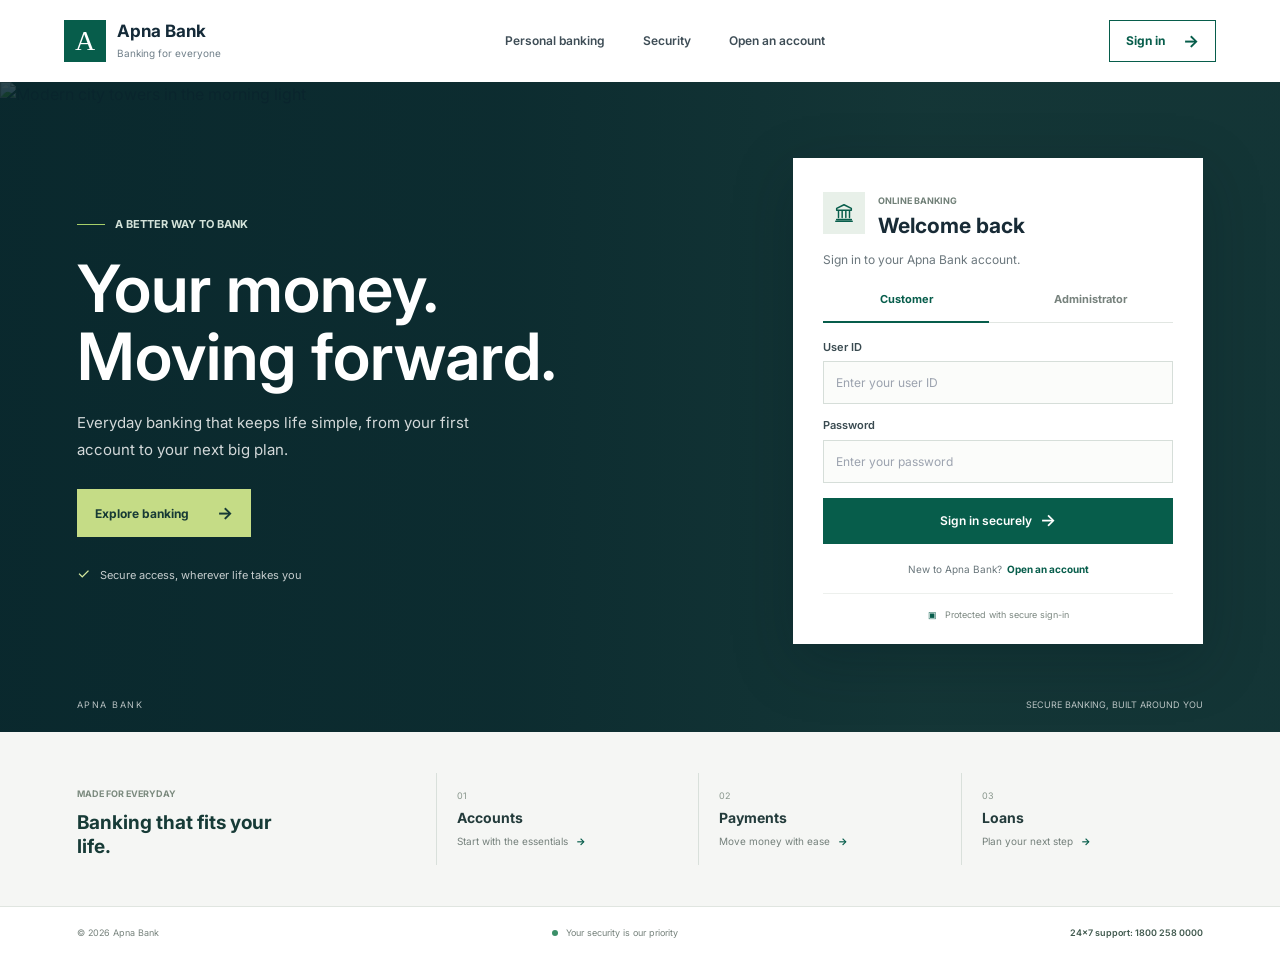
==== commit 6aa9b18f: "Updated project code" ====
--- a/frontend/index.html
+++ b/frontend/index.html
@@ -3,89 +3,91 @@
 <head>
   <meta charset="UTF-8" />
   <meta name="viewport" content="width=device-width, initial-scale=1.0" />
-  <title>Log In — Apna Bank</title>
-  <meta name="description" content="Securely log in to your Apna Bank Net Banking account to manage your finances." />
+  <title>Apna Bank | Banking that moves with you</title>
+  <meta name="description" content="Welcome to Apna Bank. Secure digital banking for your everyday life, with simple access to accounts, transfers and loans." />
   <link rel="stylesheet" href="css/style.css" />
 </head>
-<body class="auth-page">
+<body class="auth-page bank-home">
+  <header class="bank-home-header">
+    <a class="bank-home-brand" href="index.html" aria-label="Apna Bank home">
+      <span class="bank-home-mark" aria-hidden="true">A</span>
+      <span><strong>Apna Bank</strong><small>Banking for everyone</small></span>
+    </a>
+    <nav class="bank-home-nav" aria-label="Main navigation">
+      <a href="#services">Personal banking</a>
+      <a href="#security">Security</a>
+      <a href="register.html">Open an account</a>
+    </nav>
+    <a class="bank-home-signin" href="#online-banking">Sign in <span aria-hidden="true">&rarr;</span></a>
+  </header>
 
-  <div class="auth-split">
-    <!-- Left Brand Panel -->
-    <div class="auth-brand-panel">
-      <div class="auth-brand-content">
-        <div class="auth-brand-logo">AB</div>
-        <h2>Apna Bank</h2>
-        <p class="tagline">Your trusted partner for safe, seamless and smart digital banking.</p>
-
-        <ul class="auth-features">
-          <li>
-            <span class="feature-icon">🔒</span>
-            <span>256-bit SSL Encrypted Transactions</span>
-          </li>
-          <li>
-            <span class="feature-icon">⚡</span>
-            <span>Instant Fund Transfers 24×7</span>
-          </li>
-          <li>
-            <span class="feature-icon">📊</span>
-            <span>Real-time Account Statements</span>
-          </li>
-          <li>
-            <span class="feature-icon">🛡️</span>
-            <span>Multi-Layer Security Protection</span>
-          </li>
-        </ul>
-      </div>
-    </div>
-
-    <!-- Right Form Panel -->
-    <div class="auth-form-panel">
-      <div class="auth-card">
-        <div class="auth-brand">
-          <div class="mark">AB</div>
-          <div>
-            <div class="name">Apna Bank</div>
-            <div class="tag">Net Banking</div>
-          </div>
+  <main>
+    <section class="bank-home-hero" aria-labelledby="homeHeading">
+      <img class="bank-home-photo" src="https://images.unsplash.com/photo-1486406146926-c627a92ad1ab?auto=format&fit=crop&w=2200&q=85" alt="Modern city towers in the morning light" />
+      <div class="bank-home-shade"></div>
+      <div class="bank-home-hero-inner">
+        <div class="bank-home-message">
+          <div class="bank-home-eyebrow"><span></span> A better way to bank</div>
+          <h1 id="homeHeading">Your money.<br />Moving forward.</h1>
+          <p>Everyday banking that keeps life simple, from your first account to your next big plan.</p>
+          <a class="bank-home-cta" href="register.html">Explore banking <span aria-hidden="true">&rarr;</span></a>
+          <div class="bank-home-promise"><span aria-hidden="true">✓</span> Secure access, wherever life takes you</div>
         </div>
 
-        <h1>Welcome back</h1>
-        <p class="lead">Log in to manage your accounts, transfers and statements.</p>
+        <section class="bank-login-panel auth-card" id="online-banking" aria-labelledby="loginHeading">
+          <div class="bank-login-heading">
+            <div class="bank-login-icon" aria-hidden="true">
+              <svg viewBox="0 0 24 24"><path d="M12 3 4 7v2h16V7l-8-4ZM6 10v7m4-7v7m4-7v7m4-7v7M4 19h16M3 21h18" /></svg>
+            </div>
+            <div><span class="bank-login-kicker">Online banking</span><h2 id="loginHeading">Welcome back</h2></div>
+          </div>
+          <p class="lead">Sign in to your Apna Bank account.</p>
 
-        <div class="login-mode" role="tablist" aria-label="Choose login type">
-          <button type="button" class="active" id="customerLoginMode" role="tab" aria-selected="true">Customer login</button>
-          <button type="button" id="adminLoginMode" role="tab" aria-selected="false">Administrator login</button>
-        </div>
+          <div class="login-mode" role="tablist" aria-label="Choose login type">
+            <button type="button" class="active" id="customerLoginMode" role="tab" aria-selected="true">Customer</button>
+            <button type="button" id="adminLoginMode" role="tab" aria-selected="false">Administrator</button>
+          </div>
 
-        <div id="loginAlert" class="alert"></div>
+          <div id="loginAlert" class="alert" role="status" aria-live="polite"></div>
 
-        <form id="loginForm">
-          <div class="field">
-            <label for="username">User ID</label>
-            <input type="text" id="username" name="username" placeholder="Enter your user ID" required autocomplete="username" />
+          <form id="loginForm">
+            <div class="field">
+              <label for="username">User ID</label>
+              <input type="text" id="username" name="username" placeholder="Enter your user ID" required autocomplete="username" />
+            </div>
+            <div class="field">
+              <label for="password">Password</label>
+              <input type="password" id="password" name="password" placeholder="Enter your password" required autocomplete="current-password" />
+            </div>
+            <button type="submit" class="btn btn-primary" id="loginBtn">Sign in securely <span aria-hidden="true">&rarr;</span></button>
+          </form>
+
+          <div class="bank-login-bottom">
+            <span>New to Apna Bank?</span><a href="register.html">Open an account</a>
           </div>
-          <div class="field">
-            <label for="password">Password</label>
-            <input type="password" id="password" name="password" placeholder="Enter your password" required autocomplete="current-password" />
-          </div>
-          <button type="submit" class="btn btn-primary" id="loginBtn">Log In</button>
-        </form>
+          <div class="bank-login-secure"><span aria-hidden="true">▣</span> Protected with secure sign-in</div>
+          <div class="demo-hint" hidden>Demo login &mdash; User ID: <b>demo_user</b> &nbsp; Password: <b>Demo@1234</b></div>
+          <div class="demo-hint admin-demo-hint" id="adminDemoHint" hidden>Administrator demo &mdash; User ID: <b>bank_admin</b> &nbsp; Password: <b>Admin@1234</b></div>
+        </section>
+      </div>
+      <div class="bank-home-caption"><span>APNA BANK</span><span>Secure banking, built around you</span></div>
+    </section>
 
-        <div class="auth-footer">
-          New to Apna Bank? <a href="register.html">Open an account</a>
-        </div>
+    <section class="bank-home-services" id="services" aria-label="Banking services">
+      <div class="bank-service-intro"><span>MADE FOR EVERYDAY</span><h2>Banking that fits your life.</h2></div>
+      <a class="bank-service" href="register.html"><span class="bank-service-number">01</span><strong>Accounts</strong><span>Start with the essentials <b aria-hidden="true">&rarr;</b></span></a>
+      <a class="bank-service" href="index.html#online-banking"><span class="bank-service-number">02</span><strong>Payments</strong><span>Move money with ease <b aria-hidden="true">&rarr;</b></span></a>
+      <a class="bank-service" href="index.html#online-banking"><span class="bank-service-number">03</span><strong>Loans</strong><span>Plan your next step <b aria-hidden="true">&rarr;</b></span></a>
+    </section>
+  </main>
 
-        <div class="demo-hint">
-          Demo login &mdash; User ID: <b>demo_user</b> &nbsp; Password: <b>Demo@1234</b>
-        </div>
-        <div class="demo-hint admin-demo-hint" id="adminDemoHint" hidden>
-          Administrator demo &mdash; User ID: <b>bank_admin</b> &nbsp; Password: <b>Admin@1234</b>
-        </div>
-      </div>
-    </div>
-  </div>
+  <footer class="bank-home-footer" id="security">
+    <span>&copy; 2026 Apna Bank</span>
+    <span><i></i> Your security is our priority</span>
+    <a href="tel:18002580000">24&times;7 support: 1800 258 0000</a>
+  </footer>
 
   <script src="js/api.js"></script>
   <script src="js/login.js"></script>
 </body>
-</html>
+</html>
--- a/frontend/css/style.css
+++ b/frontend/css/style.css
@@ -720,12 +720,18 @@
 .account-item {
   display: flex;
   justify-content: space-between;
-  align-items: center;
+  align-items: flex-start;
+  gap: 12px;
   padding: 14px 0;
   border-bottom: 1px solid var(--border-light);
 }
 
 .account-item:last-child { border-bottom: none; }
+
+.account-item-main {
+  flex: 1;
+  min-width: 0;
+}
 
 .account-item-name {
   font-size: 14px;
@@ -752,6 +758,42 @@
   text-align: right;
   white-space: nowrap;
 }
+
+.account-item-recent {
+  display: grid;
+  grid-template-columns: minmax(0, 1fr) auto;
+  align-items: baseline;
+  gap: 3px 8px;
+  margin-top: 9px;
+  min-width: 0;
+}
+
+.account-item-recent-label {
+  grid-column: 1 / -1;
+  color: var(--text-light);
+  font-size: 10px;
+  font-weight: 600;
+  text-transform: uppercase;
+}
+
+.account-item-recent-description,
+.account-item-recent-empty {
+  min-width: 0;
+  overflow: hidden;
+  color: var(--text-light);
+  font-size: 11px;
+  text-overflow: ellipsis;
+  white-space: nowrap;
+}
+
+.account-item-recent-amount {
+  font-size: 11px;
+  font-weight: 700;
+  white-space: nowrap;
+}
+
+.account-item-recent-amount.credit { color: var(--success); }
+.account-item-recent-amount.debit { color: var(--danger); }
 
 /* ======================= OLD COMPAT: account-grid & account-card ======================= */
 /* These are injected by dashboard.js — we style them as a list instead */
@@ -793,6 +835,62 @@
 }
 
 table.txn-table tr:last-child td { border-bottom: none; }
+
+.statement-heading { align-items: flex-start; }
+.statement-heading .btn { width: auto; }
+.statement-title-row { display: flex; justify-content: space-between; align-items: center; gap: 16px; }
+.statement-period-label { color: var(--text-secondary); font-size: 13px; font-weight: 500; }
+.statement-filters { display: grid; grid-template-columns: repeat(3, minmax(150px, 1fr)) auto; align-items: end; gap: 14px; margin-bottom: 20px; }
+.statement-filter-field { display: grid; gap: 7px; color: var(--text-secondary); font-size: 12px; font-weight: 600; }
+.statement-filter-field input, .statement-filter-field select { min-width: 0; width: 100%; padding: 10px 12px; border: 1.5px solid var(--border); border-radius: var(--radius-sm); color: var(--text); background: #fafbfc; font: inherit; }
+.statement-filter-actions { display: flex; align-items: center; gap: 8px; }
+.statement-filter-actions .btn { width: auto; padding: 10px 16px; font-size: 13px; }
+.btn-quiet { border: 0; background: transparent; color: var(--text-secondary); }
+.btn-quiet:hover { color: var(--text); background: var(--bg); }
+.balance-summary { display: grid; grid-template-columns: repeat(3, minmax(0, 1fr)); margin: 0 0 20px; border: 1px solid var(--border-light); border-radius: var(--radius-sm); }
+.balance-summary-item { display: grid; gap: 7px; padding: 14px 18px; }
+.balance-summary-item + .balance-summary-item { border-left: 1px solid var(--border-light); }
+.balance-summary-item span { color: var(--text-secondary); font-size: 12px; }
+.balance-summary-item strong { color: var(--text); font-size: 17px; }
+.mini-statement-list { display: grid; }
+.mini-statement-row { display: flex; align-items: center; justify-content: space-between; gap: 16px; padding: 13px 0; border-bottom: 1px solid var(--border-light); }
+.mini-statement-row:last-child { border-bottom: 0; }
+.mini-statement-row > div { display: grid; gap: 4px; min-width: 0; }
+.mini-statement-row > div strong { overflow: hidden; text-overflow: ellipsis; white-space: nowrap; }
+.mini-statement-row small { color: var(--text-secondary); font-size: 12px; }
+.mini-statement-row > strong { white-space: nowrap; }
+.table-responsive { overflow-x: auto; }
+
+@media (max-width: 850px) {
+  .statement-filters { grid-template-columns: repeat(2, minmax(0, 1fr)); }
+}
+
+@media (max-width: 560px) {
+  .statement-heading { flex-direction: column; }
+  .statement-heading .btn { width: 100%; }
+  .statement-filters { grid-template-columns: 1fr; }
+  .statement-filter-actions .btn { flex: 1; }
+  .balance-summary { grid-template-columns: 1fr; }
+  .balance-summary-item + .balance-summary-item { border-top: 1px solid var(--border-light); border-left: 0; }
+  .statement-title-row { align-items: flex-start; flex-direction: column; gap: 4px; }
+}
+
+@media print {
+  body { background: #fff !important; color: #111 !important; }
+  .sidebar, .top-header, .footer-mega, .site-footer, .sidebar-overlay,
+  .statement-heading .btn, .statement-filters, #miniStatementContainer,
+  #accountSelectorCard, #miniStatementSectionTitle { display: none !important; }
+  .app-layout, .main-wrapper, .main-content, #statementContent, #statementContent .card { display: block !important; width: 100% !important; margin: 0 !important; padding: 0 !important; border: 0 !important; box-shadow: none !important; }
+  .statement-heading { display: block !important; margin-bottom: 18px !important; }
+  .statement-heading h1 { font-size: 22px; }
+  .statement-title-row { display: flex !important; }
+  .balance-summary { break-inside: avoid; }
+  .table-responsive { overflow: visible; }
+  table.txn-table { font-size: 10px; }
+  table.txn-table th, table.txn-table td { padding: 7px; }
+  .pill { border: 1px solid #bbb; background: transparent !important; color: #111 !important; }
+  tr { break-inside: avoid; }
+}
 
 .pill {
   display: inline-block;
@@ -1562,6 +1660,19 @@
   grid-template-columns: minmax(180px, 1fr) minmax(160px, 0.7fr) auto;
   align-items: end;
   gap: 16px;
+}
+
+.loan-application-form {
+  grid-template-columns: minmax(180px, 1fr) minmax(160px, 0.8fr) minmax(140px, 0.55fr) auto;
+}
+
+.loan-estimate {
+  padding: 12px 14px;
+  border-left: 3px solid var(--primary);
+  background: #f3f6f8;
+  color: var(--text);
+  font-size: 13px;
+  line-height: 1.5;
 }
 
 .admin-inline-form .btn-primary { width: auto; margin-bottom: 14px; white-space: nowrap; }
@@ -1685,9 +1796,610 @@
 .credit-card-copy { max-width: 450px; }
 .credit-card-copy h3 { margin-top: 12px; font-size: 17px; }
 .credit-card-copy p { margin-top: 6px; color: var(--text-secondary); font-size: 13px; line-height: 1.65; }
+.card-management-note { margin: -3px 0 16px; padding: 11px 13px; border-left: 3px solid var(--teal); color: var(--text-secondary); background: var(--teal-light); font-size: 12px; }
+.card-issue-form { display: grid; grid-template-columns: minmax(160px, .65fr) minmax(220px, 1fr) auto; gap: 14px; align-items: end; margin-bottom: 18px; padding: 18px; border: 1px solid var(--border); border-radius: var(--radius-sm); background: #fff; }
+.card-issue-form label, .card-settings label { display: grid; gap: 6px; color: var(--text-secondary); font-size: 11px; font-weight: 700; }
+.card-issue-form select, .card-settings input { width: 100%; min-height: 39px; padding: 8px 10px; border: 1px solid var(--border); border-radius: 7px; color: var(--text); background: var(--bg-card); font: inherit; }
+.card-form-actions { display: flex; gap: 8px; }
+.card-actions { display: flex; padding: 14px 2px 0; }
+.card-actions .btn { width: 100%; }
+.card-settings { display: grid; gap: 11px; margin-top: 14px; padding-top: 14px; border-top: 1px solid var(--border); }
+.card-settings form { display: grid; grid-template-columns: minmax(0, 1fr) auto; gap: 9px; align-items: end; }
+.card-settings form[data-action="pin"] { grid-template-columns: 1fr 1fr auto; }
+.card-settings .btn { min-height: 39px; padding: 8px 11px; font-size: 11px; white-space: nowrap; }
+.card-blocked-label { position: absolute; z-index: 2; inset: 45% 0 auto; transform: rotate(-12deg); text-align: center; color: #fff; font-size: 25px; font-weight: 900; letter-spacing: 2px; text-shadow: 0 1px 4px #000; }
+.card-is-blocked .bank-card-preview::before { content: ""; position: absolute; z-index: 1; inset: 0; background: rgba(20, 20, 20, .38); }
+@media (max-width: 700px) { .card-issue-form, .card-settings form, .card-settings form[data-action="pin"] { grid-template-columns: 1fr; } .card-form-actions { display: grid; grid-template-columns: 1fr 1fr; } }
+
+/* Light navigation rail inspired by the reference banking dashboard. */
+[hidden] { display: none !important; }
+
+.sidebar {
+  background: #fff;
+  color: #626a73;
+  border-right: 1px solid #e8ebee;
+  scrollbar-color: rgba(37, 52, 65, 0.16) transparent;
+}
+
+.sidebar::-webkit-scrollbar-thumb { background: rgba(37, 52, 65, 0.16); }
+.sidebar-logo { gap: 0; padding: 27px 26px 30px; }
+.sidebar-logo .logo-icon { display: none; }
+.sidebar-logo .logo-text { color: #229b65; font-size: 20px; font-weight: 600; letter-spacing: 0; }
+.sidebar-section { padding: 0 15px; margin-bottom: 12px; }
+.sidebar-label { color: #a0a6ad; font-size: 10px; padding: 0 12px; margin-bottom: 6px; }
+.sidebar-nav { gap: 5px; }
+.sidebar-nav a,
+.sidebar-nav button.nav-item,
+.sidebar .sidebar-nav a,
+.sidebar .sidebar-nav button.nav-item,
+.sidebar .sidebar-nav a.active,
+.sidebar .sidebar-nav a:hover,
+.sidebar .sidebar-nav button.nav-item:hover {
+  color: #646b73;
+}
+.sidebar-nav a,
+.sidebar-nav button.nav-item { padding: 10px 12px; border-radius: 4px; font-size: 13px; font-weight: 500; }
+.sidebar-nav a:hover,
+.sidebar-nav button.nav-item:hover { background: #f5f7f8; color: #28323b; }
+.sidebar-nav a.active {
+  background: linear-gradient(110deg, #f08a3c 0%, #df5148 100%);
+  color: #fff;
+  font-weight: 600;
+  box-shadow: none;
+}
+.sidebar .sidebar-nav a.active { color: #fff; }
+.sidebar-nav .nav-icon { opacity: 1; }
+.sidebar-nav a:nth-child(1) .nav-icon { color: #3cae77; }
+.sidebar-nav a:nth-child(2) .nav-icon { color: #e87878; }
+.sidebar-nav a:nth-child(3) .nav-icon { color: #559bd7; }
+.sidebar-nav a:nth-child(4) .nav-icon { color: #e58b50; }
+.sidebar-nav a:nth-child(5) .nav-icon { color: #57b987; }
+.sidebar-nav a.active .nav-icon { color: #fff; }
+.sidebar-nav .nav-icon svg { width: 17px; height: 17px; }
+.overview-nav { gap: 5px; }
+.overview-nav a { min-height: 39px; }
+.overview-nav a:nth-child(1) .nav-icon { color: #3478f6; }
+.overview-nav a:nth-child(n+2) .nav-icon { color: #899198; }
+.overview-nav a.active .nav-icon { color: #fff; }
+.overview-nav a.nav-unavailable { color: #a4a9ae; cursor: not-allowed; pointer-events: none; }
+.overview-nav a.nav-unavailable:hover { background: transparent; color: #a4a9ae; }
+.overview-nav a.nav-unavailable .nav-icon { color: #a4a9ae; }
+.sidebar-footer { padding: 15px 16px 18px; border-top: 0; }
+.sidebar-helpline {
+  padding: 13px 14px;
+  border: 1px solid #edf0f3;
+  border-radius: 8px;
+  background: #f6f8fa;
+  color: #747c84;
+  font-size: 11px;
+}
+.sidebar-helpline strong { color: #39434c; font-size: 12px; }
+
+@media (max-width: 768px) {
+  .sidebar.open { width: 250px; }
+}
 
 @media (max-width: 700px) {
   .credit-card-layout { grid-template-columns: 1fr; gap: 20px; }
   .bank-card-preview { max-width: none; }
   .cards-section-heading { align-items: flex-start; }
 }
+
+/* ======================= THEME TOGGLE ======================= */
+.theme-toggle {
+  width: 40px;
+  height: 40px;
+  display: inline-flex;
+  align-items: center;
+  justify-content: center;
+  flex: 0 0 40px;
+  border: 1px solid var(--border);
+  border-radius: 10px;
+  color: var(--text-secondary);
+  transition: background 0.2s var(--ease), color 0.2s var(--ease), border-color 0.2s var(--ease);
+}
+
+.theme-toggle:hover {
+  background: var(--bg);
+  color: var(--text);
+}
+
+.theme-toggle:focus-visible {
+  outline: 2px solid var(--primary-light);
+  outline-offset: 2px;
+}
+
+.theme-toggle svg {
+  width: 20px;
+  height: 20px;
+  stroke: currentColor;
+  fill: none;
+  stroke-width: 1.8;
+  stroke-linecap: round;
+  stroke-linejoin: round;
+}
+
+.theme-toggle-floating {
+  position: fixed;
+  top: 18px;
+  right: 20px;
+  z-index: 300;
+  background: var(--bg-card);
+  box-shadow: var(--shadow-md);
+}
+
+/* ======================= DARK THEME ======================= */
+[data-theme="dark"] {
+  color-scheme: dark;
+  --sidebar-bg: #101820;
+  --bg: #151d25;
+  --bg-card: #202a34;
+  --border: #34414d;
+  --border-light: #2b3742;
+  --text: #e8edf2;
+  --text-secondary: #b1bdc8;
+  --text-light: #8d9aa7;
+  --success-bg: #12372d;
+  --danger-bg: #3c2024;
+  --info-bg: #1b3042;
+  --shadow: 0 1px 3px rgba(0,0,0,0.2), 0 1px 2px rgba(0,0,0,0.15);
+  --shadow-md: 0 4px 8px rgba(0,0,0,0.22), 0 2px 4px rgba(0,0,0,0.16);
+  --shadow-lg: 0 10px 25px rgba(0,0,0,0.24);
+}
+
+[data-theme="dark"] .top-header,
+[data-theme="dark"] .card,
+[data-theme="dark"] .auth-form-panel,
+[data-theme="dark"] .auth-card,
+[data-theme="dark"] .admin-stat-card,
+[data-theme="dark"] .debit-card-item,
+[data-theme="dark"] .admin-search-form input {
+  background: var(--bg-card);
+  color: var(--text);
+}
+
+[data-theme="dark"] .auth-page,
+[data-theme="dark"] .login-mode,
+[data-theme="dark"] .summary-box,
+[data-theme="dark"] .empty-state,
+[data-theme="dark"] .admin-table-wrap {
+  background: var(--bg);
+  color: var(--text-secondary);
+}
+
+[data-theme="dark"] .field input,
+[data-theme="dark"] .field select,
+[data-theme="dark"] .field textarea,
+[data-theme="dark"] .header-search input {
+  background: #18222c;
+  color: var(--text);
+  border-color: var(--border);
+}
+
+[data-theme="dark"] .header-search input:focus,
+[data-theme="dark"] .login-mode button.active {
+  background: var(--bg-card);
+}
+
+[data-theme="dark"] .login-mode button.active {
+  color: #8cc8ff;
+}
+
+[data-theme="dark"] .footer-mega {
+  background: #18222c;
+  color: var(--text);
+}
+
+[data-theme="dark"] .footer-mega-col ul li a {
+  color: var(--text-secondary);
+}
+
+[data-theme="dark"] .admin-demo-hint {
+  background: #3a3020;
+  border-color: #67532b;
+}
+
+[data-theme="dark"] .status-blocked,
+[data-theme="dark"] .status-pending {
+  background: #3a3020;
+  color: #f5c36b;
+}
+
+.transfer-mode-switch {
+  display: inline-flex;
+  gap: 4px;
+  padding: 4px;
+  margin: 0 0 22px;
+  border: 1px solid var(--border);
+  border-radius: var(--radius-sm);
+  background: var(--bg);
+}
+
+.transfer-mode-switch button {
+  min-height: 38px;
+  padding: 8px 14px;
+  border-radius: 6px;
+  color: var(--text-secondary);
+  font-size: 13px;
+  font-weight: 600;
+}
+
+.transfer-mode-switch button.active {
+  background: var(--bg-card);
+  color: var(--primary);
+  box-shadow: var(--shadow);
+}
+
+.demo-transfer-notice {
+  margin-bottom: 18px;
+  padding: 12px 14px;
+  border: 1px solid var(--border);
+  border-left: 3px solid var(--info);
+  border-radius: var(--radius-sm);
+  background: var(--info-bg);
+  color: var(--text-secondary);
+  font-size: 13px;
+  line-height: 1.5;
+}
+
+.external-recipient-fields[hidden] {
+  display: none;
+}
+
+[data-theme="dark"] .transfer-mode-switch button.active {
+  color: #8cc8ff;
+}
+
+/* ======================= BANK HOMEPAGE ======================= */
+.bank-home {
+  display: block;
+  min-height: 100vh;
+  padding: 0;
+  background: #f5f6f4;
+  color: #122332;
+}
+
+.bank-home-header {
+  height: 82px;
+  padding: 0 clamp(22px, 5vw, 76px);
+  display: flex;
+  align-items: center;
+  justify-content: space-between;
+  gap: 30px;
+  background: #fff;
+  position: relative;
+  z-index: 3;
+}
+
+.bank-home-brand { display: flex; align-items: center; gap: 11px; flex-shrink: 0; }
+.bank-home-mark {
+  width: 42px;
+  height: 42px;
+  display: grid;
+  place-items: center;
+  background: #075d4b;
+  color: #fff;
+  font-family: Georgia, serif;
+  font-size: 28px;
+  line-height: 1;
+}
+.bank-home-brand strong { display: block; font-size: 17px; line-height: 1.2; color: #142a38; }
+.bank-home-brand small { display: block; margin-top: 3px; color: #71808a; font-size: 10px; }
+.bank-home-nav { display: flex; align-items: center; gap: clamp(20px, 3vw, 44px); }
+.bank-home-nav a { color: #3e4d56; font-size: 12px; font-weight: 600; }
+.bank-home-nav a:hover { color: #075d4b; }
+.bank-home-signin {
+  min-height: 42px;
+  padding: 0 16px;
+  display: inline-flex;
+  align-items: center;
+  gap: 18px;
+  border: 1px solid #075d4b;
+  color: #075d4b;
+  font-size: 12px;
+  font-weight: 700;
+  white-space: nowrap;
+}
+.bank-home-signin:hover { background: #075d4b; color: #fff; }
+.bank-home-signin span, .bank-home-cta span { font-size: 17px; line-height: 1; }
+
+.bank-home-hero {
+  min-height: 650px;
+  position: relative;
+  isolation: isolate;
+  background: #183b3a;
+  overflow: hidden;
+}
+.bank-home-photo, .bank-home-shade { position: absolute; inset: 0; width: 100%; height: 100%; }
+.bank-home-photo { z-index: -2; object-fit: cover; object-position: center 45%; }
+.bank-home-shade {
+  z-index: -1;
+  background: linear-gradient(90deg, rgba(7, 37, 43, .84) 0%, rgba(7, 37, 43, .68) 39%, rgba(7, 37, 43, .24) 72%, rgba(7, 37, 43, .28) 100%);
+}
+.bank-home-hero-inner {
+  max-width: 1440px;
+  min-height: 650px;
+  margin: 0 auto;
+  padding: 64px clamp(28px, 6vw, 92px) 76px;
+  display: grid;
+  grid-template-columns: minmax(0, 1fr) minmax(340px, 410px);
+  align-items: center;
+  gap: clamp(48px, 8vw, 128px);
+}
+.bank-home-message { max-width: 570px; color: #fff; animation: bankHomeRise .6s ease-out both; }
+.bank-home-eyebrow { display: flex; align-items: center; gap: 10px; color: #d3e2d9; font-size: 11px; font-weight: 700; text-transform: uppercase; }
+.bank-home-eyebrow span { width: 28px; height: 1px; background: #a7cf69; }
+.bank-home-message h1 { margin: 22px 0 18px; font-size: clamp(44px, 5.1vw, 68px); font-weight: 600; line-height: 1.04; color: #fff; }
+.bank-home-message > p { max-width: 410px; color: rgba(255,255,255,.82); font-size: 15px; line-height: 1.8; }
+.bank-home-cta {
+  display: inline-flex;
+  align-items: center;
+  gap: 28px;
+  min-height: 48px;
+  margin-top: 26px;
+  padding: 0 18px;
+  background: #c5dc86;
+  color: #173a35;
+  font-size: 12px;
+  font-weight: 700;
+}
+.bank-home-cta:hover { background: #d8e9ae; }
+.bank-home-promise { margin-top: 25px; color: rgba(255,255,255,.76); font-size: 11px; }
+.bank-home-promise span { margin-right: 7px; color: #d6e99f; font-size: 15px; }
+
+.bank-login-panel {
+  width: 100%;
+  max-width: 410px;
+  padding: 28px 30px 22px;
+  background: #fff;
+  box-shadow: 0 18px 55px rgba(4, 25, 30, .25);
+  animation: bankHomeRise .7s .08s ease-out both;
+}
+.bank-login-heading { display: flex; align-items: center; gap: 13px; }
+.bank-login-icon { width: 42px; height: 42px; display: grid; place-items: center; background: #e8f0e9; color: #075d4b; }
+.bank-login-icon svg { width: 22px; height: 22px; fill: none; stroke: currentColor; stroke-width: 1.6; stroke-linecap: round; stroke-linejoin: round; }
+.bank-login-kicker { color: #718078; font-size: 9px; font-weight: 700; text-transform: uppercase; }
+.bank-login-heading h2 { margin: 2px 0 0; color: #182b36; font-size: 21px; line-height: 1.25; }
+.bank-login-panel p.lead { margin: 10px 0 17px; color: #6b777d; font-size: 12px; }
+.bank-login-panel .login-mode { margin-bottom: 16px; border: 0; border-radius: 0; padding: 0; gap: 18px; background: transparent; border-bottom: 1px solid #e1e6e2; }
+.bank-login-panel .login-mode button { position: relative; min-height: 36px; padding: 0 2px 9px; border-radius: 0; color: #77827d; font-size: 11px; }
+.bank-login-panel .login-mode button.active { background: transparent; color: #075d4b; box-shadow: none; }
+.bank-login-panel .login-mode button.active::after { content: ''; position: absolute; right: 0; bottom: -1px; left: 0; height: 2px; background: #075d4b; }
+.bank-login-panel .field { margin-bottom: 13px; }
+.bank-login-panel .field label { margin-bottom: 5px; color: #394a50; font-size: 11px; }
+.bank-login-panel .field input { min-height: 43px; padding: 10px 12px; border: 1px solid #d6ded9; border-radius: 0; background: #fbfcfa; font-size: 12px; }
+.bank-login-panel .field input:focus { border-color: #075d4b; outline: 2px solid rgba(7,93,75,.12); }
+.bank-login-panel .btn-primary { width: 100%; min-height: 46px; margin-top: 2px; border-radius: 0; background: #075d4b; box-shadow: none; font-size: 12px; }
+.bank-login-panel .btn-primary:hover { background: #064b3d; }
+.bank-login-panel .btn-primary span { float: right; font-size: 17px; line-height: 1; }
+.bank-login-bottom { display: flex; justify-content: center; gap: 5px; margin-top: 17px; color: #69767b; font-size: 10px; }
+.bank-login-bottom a { color: #075d4b; font-weight: 700; }
+.bank-login-secure { padding-top: 14px; margin-top: 16px; border-top: 1px solid #edf0ed; color: #7b8780; text-align: center; font-size: 9px; }
+.bank-login-secure span { margin-right: 5px; color: #075d4b; }
+.bank-home .demo-hint { display: none !important; }
+.bank-home-caption { position: absolute; right: clamp(28px, 6vw, 92px); bottom: 20px; left: clamp(28px, 6vw, 92px); display: flex; justify-content: space-between; color: rgba(255,255,255,.7); font-size: 9px; text-transform: uppercase; }
+.bank-home-caption span:first-child { letter-spacing: 1.5px; }
+
+.bank-home-services {
+  min-height: 174px;
+  padding: 30px clamp(28px, 6vw, 92px);
+  display: grid;
+  grid-template-columns: 1.4fr repeat(3, 1fr);
+  align-items: center;
+  gap: 20px;
+  background: #f5f6f4;
+}
+.bank-service-intro > span { color: #7c8b7f; font-size: 9px; font-weight: 700; }
+.bank-service-intro h2 { max-width: 230px; margin-top: 6px; color: #173b37; font-size: 19px; line-height: 1.25; }
+.bank-service { min-height: 92px; padding: 8px 0 8px 20px; display: flex; flex-direction: column; justify-content: center; border-left: 1px solid #d9e0db; }
+.bank-service-number { color: #89978d; font-size: 9px; }
+.bank-service strong { margin-top: 4px; color: #233b3b; font-size: 14px; }
+.bank-service > span:last-child { margin-top: 4px; color: #75817c; font-size: 10px; }
+.bank-service b { margin-left: 5px; color: #075d4b; }
+.bank-service:hover strong { color: #075d4b; }
+.bank-home-footer { min-height: 54px; padding: 12px clamp(28px, 6vw, 92px); display: flex; align-items: center; justify-content: space-between; gap: 16px; border-top: 1px solid #e0e5e0; background: #fff; color: #76827c; font-size: 9px; }
+.bank-home-footer i { display: inline-block; width: 6px; height: 6px; margin-right: 5px; border-radius: 50%; background: #3b8f68; }
+.bank-home-footer a { color: #40594e; font-weight: 600; }
+@keyframes bankHomeRise { from { opacity: 0; transform: translateY(12px); } to { opacity: 1; transform: translateY(0); } }
+
+@media (max-width: 900px) {
+  .bank-home-hero, .bank-home-hero-inner { min-height: 620px; }
+  .bank-home-hero-inner { grid-template-columns: minmax(0, 1fr) minmax(310px, 360px); gap: 32px; padding-right: 34px; padding-left: 34px; }
+  .bank-home-message h1 { font-size: 48px; }
+  .bank-login-panel { padding-right: 24px; padding-left: 24px; }
+  .bank-home-services { padding-right: 34px; padding-left: 34px; }
+}
+@media (max-width: 700px) {
+  .bank-home-header { height: 68px; padding: 0 18px; }
+  .bank-home-mark { width: 36px; height: 36px; font-size: 24px; }
+  .bank-home-brand strong { font-size: 15px; }
+  .bank-home-brand small { font-size: 9px; }
+  .bank-home-nav { display: none; }
+  .bank-home-signin { min-height: 38px; padding: 0 11px; gap: 8px; font-size: 10px; }
+  .bank-home-hero { overflow: visible; }
+  .bank-home-photo { height: 430px; object-position: center; }
+  .bank-home-shade { height: 430px; background: linear-gradient(90deg, rgba(7,37,43,.78), rgba(7,37,43,.32)); }
+  .bank-home-hero-inner { min-height: 0; padding: 58px 18px 0; display: flex; flex-direction: column; align-items: stretch; gap: 0; }
+  .bank-home-message { min-height: 330px; }
+  .bank-home-message h1 { margin-top: 18px; font-size: 43px; }
+  .bank-home-message > p { max-width: 330px; font-size: 13px; }
+  .bank-home-cta { min-height: 43px; margin-top: 18px; }
+  .bank-home-promise { margin-top: 16px; }
+  .bank-login-panel { max-width: none; padding: 24px 21px 19px; box-shadow: 0 8px 26px rgba(20,40,35,.12); }
+  .bank-home-caption { top: 402px; right: 18px; bottom: auto; left: 18px; font-size: 8px; }
+  .bank-home-caption { display: none; }
+  .bank-home-services { padding: 32px 22px; grid-template-columns: 1fr 1fr; gap: 16px 10px; }
+  .bank-service-intro { grid-column: 1 / -1; margin-bottom: 3px; }
+  .bank-service { min-height: 76px; padding-left: 12px; }
+  .bank-home-footer { padding: 16px 20px; flex-wrap: wrap; justify-content: center; text-align: center; }
+}
+@media (max-width: 380px) {
+  .bank-home-message h1 { font-size: 38px; }
+  .bank-home-message { min-height: 350px; }
+  .bank-home-caption { top: 422px; }
+  .bank-login-panel { padding-right: 16px; padding-left: 16px; }
+  .bank-login-bottom { flex-wrap: wrap; }
+}
+
+.bank-register .bank-home-hero,
+.bank-register .bank-home-hero-inner { min-height: 760px; }
+.bank-register .bank-home-hero-inner {
+  grid-template-columns: minmax(0, 1fr) minmax(400px, 480px);
+  gap: clamp(42px, 7vw, 105px);
+}
+.bank-register .bank-home-message { max-width: 540px; }
+.bank-register .bank-home-message h1 { font-size: clamp(42px, 4.5vw, 62px); }
+.bank-register-benefits { display: grid; gap: 16px; margin-top: 34px; }
+.bank-register-benefits > div { display: grid; grid-template-columns: 28px 1fr; column-gap: 10px; }
+.bank-register-benefits > div > span { grid-row: span 2; color: #d3e2a0; font-size: 10px; }
+.bank-register-benefits strong { color: #fff; font-size: 11px; }
+.bank-register-benefits small { margin-top: 2px; color: rgba(255,255,255,.72); font-size: 10px; }
+.bank-register-panel { max-width: 480px; }
+.bank-register-panel .lead { margin-bottom: 18px; }
+.bank-register-panel .row-2 { gap: 0 12px; }
+.bank-register-panel .field { margin-bottom: 10px; }
+.bank-register-panel .btn-primary { margin-top: 4px; }
+.bank-register-panel .bank-login-bottom { margin-top: 14px; }
+
+@media (max-width: 900px) {
+  .bank-register .bank-home-hero,
+  .bank-register .bank-home-hero-inner { min-height: 700px; }
+  .bank-register .bank-home-hero-inner { grid-template-columns: minmax(0, 1fr) minmax(360px, 430px); gap: 30px; }
+  .bank-register .bank-home-message h1 { font-size: 44px; }
+}
+@media (max-width: 700px) {
+  .bank-register .bank-home-hero { min-height: 0; }
+  .bank-register .bank-home-hero-inner { min-height: 0; display: flex; flex-direction: column; align-items: stretch; gap: 0; padding: 48px 18px 26px; }
+  .bank-register .bank-home-message { min-height: 310px; }
+  .bank-register .bank-home-message h1 { font-size: 40px; }
+  .bank-register .bank-register-benefits { gap: 10px; margin-top: 22px; }
+  .bank-register .bank-register-benefits > div { grid-template-columns: 22px 1fr; }
+  .bank-register .bank-login-panel { max-width: none; padding: 23px 20px 19px; }
+  .bank-register-panel .row-2 { grid-template-columns: 1fr; }
+  .bank-register .bank-home-footer { justify-content: center; }
+}
+@media (max-width: 380px) {
+  .bank-register .bank-home-message { min-height: 340px; }
+  .bank-register .bank-home-message h1 { font-size: 36px; }
+  .bank-register .bank-login-panel { padding-right: 16px; padding-left: 16px; }
+}
+
+.bill-page { width: min(1120px, 100%); }
+.bill-page [hidden] { display: none !important; }
+.bill-demo-notice {
+  display: flex;
+  align-items: flex-start;
+  gap: 12px;
+  margin-bottom: 20px;
+  padding: 14px 16px;
+  border-left: 3px solid #b9852d;
+  background: #fff8e9;
+  color: #665534;
+  font-size: 12px;
+  line-height: 1.55;
+}
+.bill-demo-notice strong { flex: 0 0 auto; color: #55421c; }
+.bill-card, .bill-review, .bill-receipt { padding: 26px; }
+.bill-card-heading { display: flex; align-items: center; justify-content: space-between; gap: 18px; margin-bottom: 22px; }
+.bill-step-label { color: var(--text-secondary); font-size: 10px; font-weight: 700; letter-spacing: 1px; }
+.bill-card-heading h2, .bill-receipt h2 { margin: 4px 0 3px; color: var(--text); font-size: 21px; }
+.bill-card-heading p, .bill-receipt p { color: var(--text-secondary); font-size: 13px; }
+.bill-category-mark {
+  width: 48px;
+  height: 48px;
+  display: grid;
+  place-items: center;
+  border-radius: 50%;
+  background: var(--success-bg);
+  color: var(--success);
+  font-size: 24px;
+  font-weight: 700;
+}
+.bill-form { display: grid; grid-template-columns: repeat(2, minmax(0, 1fr)); gap: 0 18px; }
+.bill-form .field { display: flex; flex-direction: column; margin-bottom: 16px; }
+.bill-form .field > span { margin-bottom: 7px; color: var(--text); font-size: 13px; font-weight: 600; }
+.bill-form .field input, .bill-form .field select {
+  width: 100%;
+  min-height: 46px;
+  padding: 10px 12px;
+  border: 1px solid var(--border);
+  border-radius: var(--radius-sm);
+  background: var(--bg-card);
+  color: var(--text);
+  font: inherit;
+  font-size: 13px;
+}
+.bill-form .field input:focus, .bill-form .field select:focus { outline: 2px solid rgba(0,76,143,.16); border-color: var(--primary); }
+.bill-form .field select:disabled { opacity: .65; cursor: not-allowed; }
+.bill-form-actions { display: flex; align-items: flex-end; justify-content: flex-end; padding-bottom: 16px; }
+.bill-form-actions .btn { width: auto; min-width: 150px; }
+.bill-form-actions .btn span { margin-left: 14px; }
+.bill-review-status { padding: 6px 10px; background: var(--success-bg); color: var(--success); font-size: 11px; font-weight: 700; }
+.bill-summary { display: grid; grid-template-columns: repeat(2, minmax(0, 1fr)); border-top: 1px solid var(--border); }
+.bill-summary > div { min-width: 0; padding: 15px 12px; border-bottom: 1px solid var(--border-light); }
+.bill-summary dt { color: var(--text-secondary); font-size: 11px; }
+.bill-summary dd { margin-top: 5px; overflow-wrap: anywhere; color: var(--text); font-size: 14px; font-weight: 600; }
+.bill-summary .bill-total { grid-column: 1 / -1; display: flex; align-items: center; justify-content: space-between; padding: 18px 12px; background: var(--bg); }
+.bill-summary .bill-total dt { color: var(--text); font-size: 13px; font-weight: 700; }
+.bill-summary .bill-total dd { margin: 0; color: var(--primary); font-size: 21px; }
+.bill-review-actions { display: flex; justify-content: flex-end; gap: 10px; margin-top: 20px; }
+.bill-review-actions .btn { width: auto; min-width: 140px; }
+.bill-receipt { display: flex; align-items: flex-start; gap: 18px; border-top: 3px solid var(--success); }
+.bill-receipt-icon { width: 42px; height: 42px; flex: 0 0 auto; display: grid; place-items: center; border-radius: 50%; background: var(--success-bg); color: var(--success); font-size: 22px; }
+.bill-receipt > div:last-child { min-width: 0; flex: 1; }
+.bill-receipt p { margin: 6px 0 18px; line-height: 1.6; }
+.bill-receipt-summary { margin-bottom: 18px; }
+.bill-receipt .btn { width: auto; }
+.transaction-receipt-actions { display: flex; align-items: center; flex-wrap: wrap; gap: 9px; margin-top: 16px; }
+.transaction-receipt-actions[hidden] { display: none !important; }
+.transaction-receipt-actions .btn { width: auto; min-height: 38px; padding: 8px 13px; font-size: 11px; }
+.receipt-action-status { color: var(--text-secondary); font-size: 10px; }
+
+@media (max-width: 700px) {
+  .bill-demo-notice { flex-direction: column; gap: 4px; }
+  .bill-card, .bill-review, .bill-receipt { padding: 19px; }
+  .bill-form { grid-template-columns: 1fr; }
+  .bill-form-actions { padding: 0; }
+  .bill-form-actions .btn { width: 100%; }
+  .bill-review-actions { flex-direction: column-reverse; }
+  .bill-review-actions .btn { width: 100%; }
+  .bill-receipt { gap: 12px; }
+  .bill-receipt .btn { width: 100%; }
+  .transaction-receipt-actions { align-items: stretch; }
+  .transaction-receipt-actions .btn { flex: 1 1 145px; }
+  .receipt-action-status { flex: 1 0 100%; }
+}
+/* ===== NOTIFICATIONS PAGE ===== */
+.notifications-page { min-height: 100vh; background: #f5f7fb; color: #172033; }
+.notifications-topbar { height: 72px; padding: 0 clamp(24px, 6vw, 88px); display: flex; align-items: center; justify-content: space-between; background: #fff; border-bottom: 1px solid #e7ebf2; }
+.notifications-brand { display: inline-flex; align-items: center; gap: 10px; color: #172033; font-size: 20px; font-weight: 750; text-decoration: none; }
+.notifications-brand span { display: grid; place-items: center; width: 36px; height: 36px; border-radius: 10px; color: #fff; background: #1259b7; font-size: 13px; font-weight: 800; }
+.notifications-back { color: #1559b2; font-weight: 650; text-decoration: none; }
+.notifications-back:hover { text-decoration: underline; }
+.notifications-main { width: min(920px, calc(100% - 40px)); margin: 0 auto; padding: 58px 0 80px; }
+.notifications-page-heading { display: flex; align-items: end; justify-content: space-between; gap: 24px; margin-bottom: 28px; }
+.notifications-eyebrow { margin: 0 0 8px; color: #2865ba; font-size: 12px; font-weight: 800; letter-spacing: .11em; }
+.notifications-page-heading h1 { margin: 0; font-size: clamp(30px, 4vw, 40px); letter-spacing: -.03em; }
+.notifications-page-heading p:not(.notifications-eyebrow) { margin: 9px 0 0; color: #647187; }
+.notifications-read-all { border: 1px solid #c9d8ee; border-radius: 8px; padding: 10px 14px; color: #1559b2; background: #fff; font: inherit; font-weight: 700; cursor: pointer; white-space: nowrap; }
+.notifications-read-all:hover { background: #edf4ff; }
+.notifications-card { overflow: hidden; border: 1px solid #e1e7f0; border-radius: 15px; background: #fff; box-shadow: 0 7px 24px rgba(25, 46, 79, .06); }
+.notifications-card-title { display: flex; justify-content: space-between; align-items: center; padding: 21px 24px; border-bottom: 1px solid #e8edf4; }
+.notifications-card-title h2 { margin: 0; font-size: 18px; }
+.notifications-card-title span { color: #66758b; font-size: 14px; }
+.notifications-page-item { position: relative; display: flex; gap: 16px; align-items: flex-start; padding: 19px 24px; color: inherit; text-decoration: none; border-bottom: 1px solid #edf0f5; transition: background .15s ease; }
+.notifications-page-item:last-child { border-bottom: 0; }
+.notifications-page-item:hover { background: #f7faff; }
+.notifications-page-item.is-unread { background: #f2f7ff; }
+.notifications-page-icon { flex: 0 0 38px; display: grid; place-items: center; width: 38px; height: 38px; border-radius: 50%; color: #1760bc; background: #dcecff; font-weight: 800; }
+.notifications-page-icon.loan { color: #7a4d08; background: #fff0ce; }
+.notifications-page-copy { display: grid; gap: 4px; min-width: 0; padding-right: 20px; }
+.notifications-page-copy strong { font-size: 15px; }
+.notifications-page-copy > span { color: #58667a; line-height: 1.45; }
+.notifications-page-copy time { color: #8a96a8; font-size: 13px; }
+.notifications-page-dot { position: absolute; top: 27px; right: 25px; width: 8px; height: 8px; border-radius: 50%; background: #1764c0; }
+.notifications-empty-state { padding: 68px 24px; text-align: center; color: #6c788b; }
+.notifications-empty-state h3 { margin: 14px 0 7px; color: #29364a; }
+.notifications-empty-state p { margin: 0; }
+.notifications-empty-icon { display: grid; place-items: center; width: 48px; height: 48px; margin: 0 auto; border-radius: 50%; color: #168145; background: #dcf6e6; font-size: 22px; font-weight: 800; }
+@media (max-width: 560px) { .notifications-topbar { height: 64px; padding: 0 20px; } .notifications-brand { font-size: 17px; } .notifications-back { font-size: 13px; } .notifications-main { width: min(100% - 28px, 920px); padding-top: 36px; } .notifications-page-heading { align-items: flex-start; flex-direction: column; } .notifications-page-item { padding: 17px; gap: 12px; } .notifications-card-title { padding: 18px; } .notifications-page-dot { right: 17px; } }
